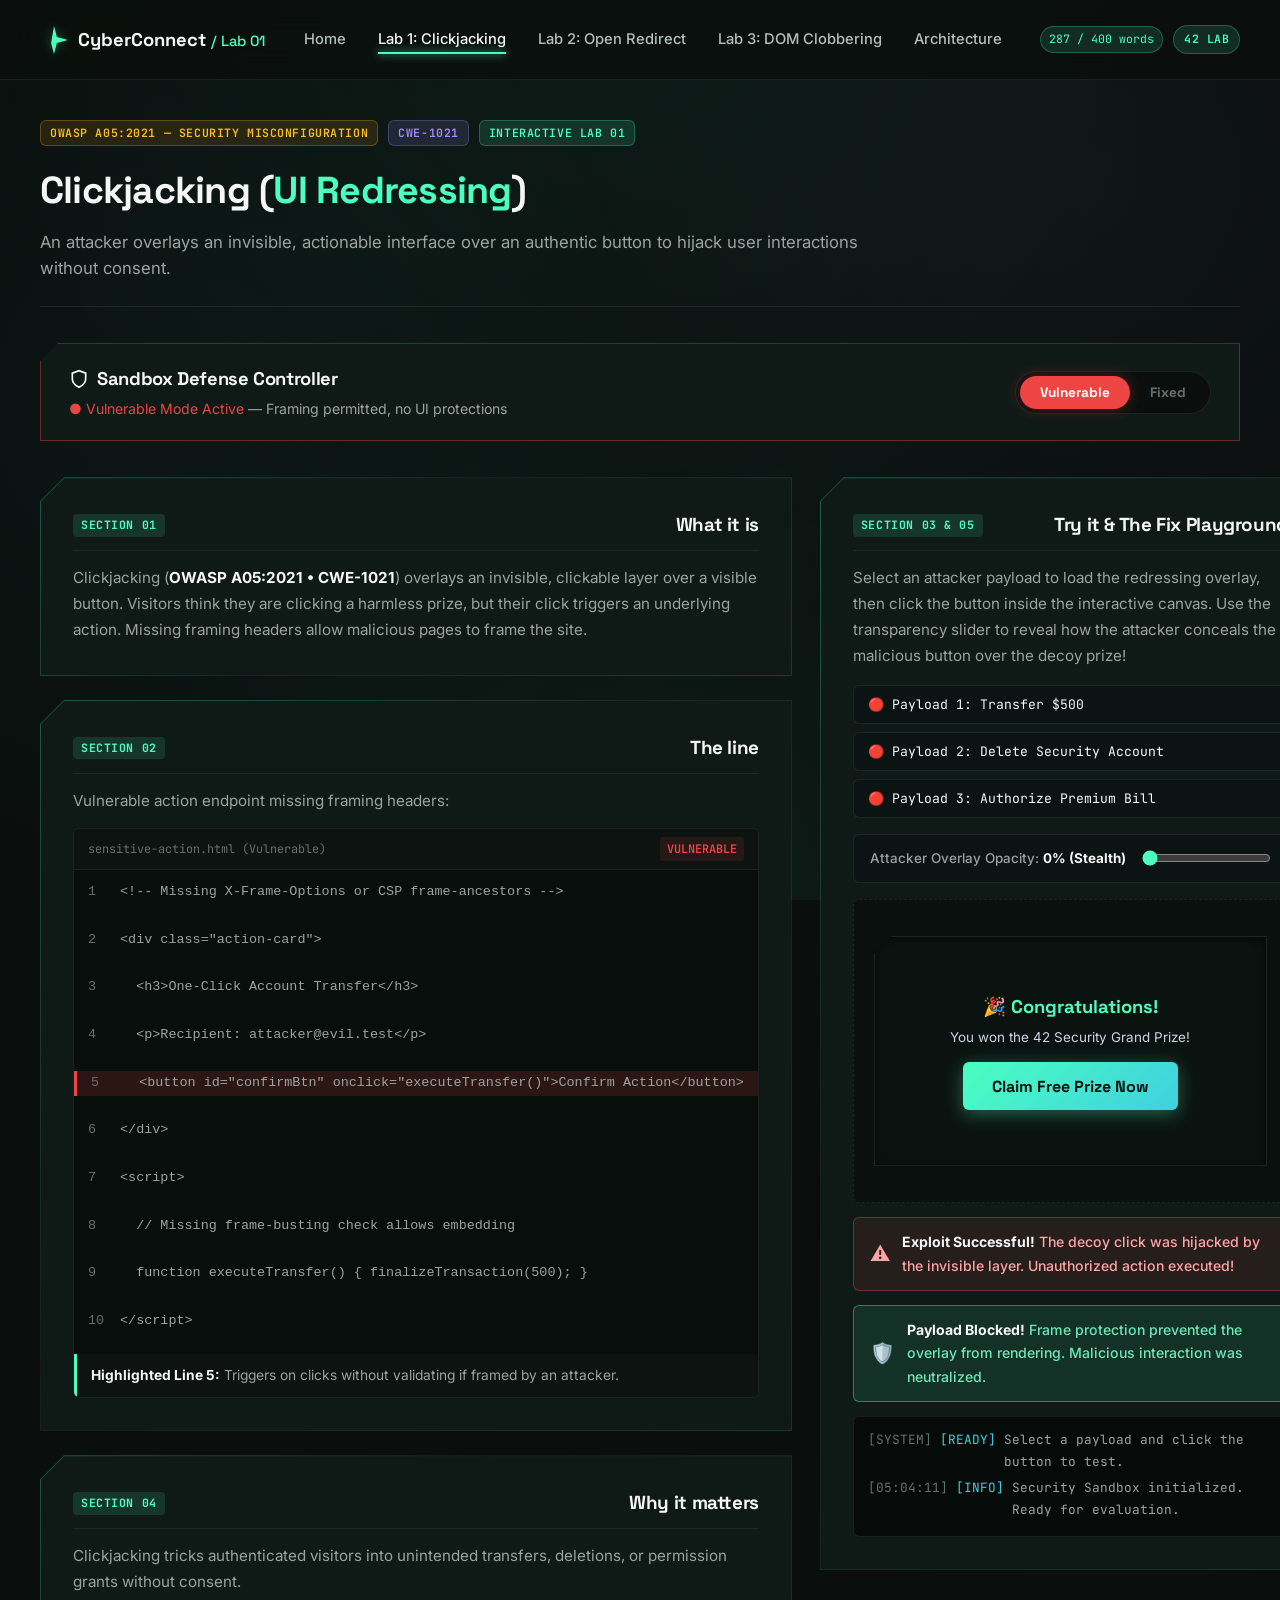
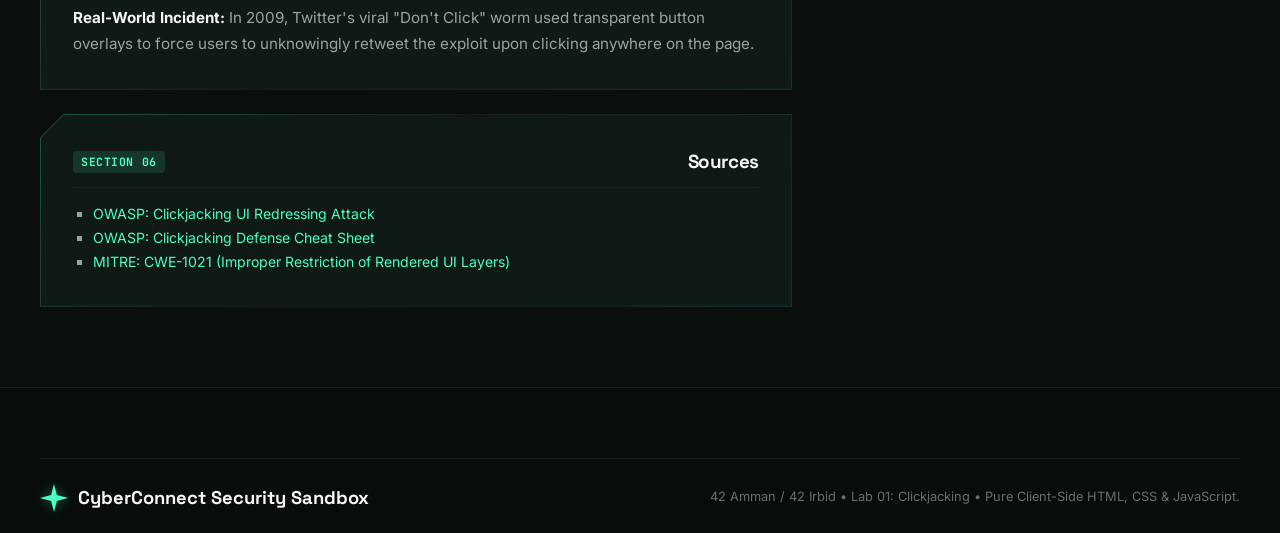
==== lab1.html @ 99a8257e "Add files via upload" ====
<!DOCTYPE html>
<html lang="en">
<head>
  <meta charset="UTF-8">
  <meta name="viewport" content="width=device-width, initial-scale=1.0">
  <title>Lab 1: Clickjacking (UI Redressing) | CyberConnect Sandbox</title>
  <link rel="stylesheet" href="assets/css/style.css">
  <link rel="stylesheet" href="assets/css/lab1.css">
</head>
<body>

  <!-- ========================================================================
       HEADER / NAVIGATION BAR
       ======================================================================== -->
  <header class="header-nav">
    <div class="nav-container">
      <a href="index.html" class="nav-brand">
        <div class="brand-icon-star">
          <svg viewBox="0 0 24 24" fill="none"><path d="M12 0L14.5 9.5L24 12L14.5 14.5L12 24L9.5 14.5L12 0Z" fill="#4AFFC0"/></svg>
        </div>
        <span>CyberConnect <span class="mint-text" style="font-size: 0.8em; font-weight: 500;">/ Lab 01</span></span>
      </a>

      <nav>
        <ul class="nav-links">
          <li><a href="index.html" class="nav-link">Home</a></li>
          <li><a href="lab1.html" class="nav-link active">Lab 1: Clickjacking</a></li>
          <li><a href="lab2.html" class="nav-link">Lab 2: Open Redirect</a></li>
          <li><a href="lab3.html" class="nav-link">Lab 3: DOM Clobbering</a></li>
          <li><a href="index.html#specs" class="nav-link">Architecture</a></li>
        </ul>
      </nav>

      <div class="nav-socials">
        <span id="lab-word-counter" class="word-counter-badge">Calculating words...</span>
        <span class="badge-network">42 LAB</span>
      </div>
    </div>
  </header>

  <!-- ========================================================================
       MAIN LAB WORKSPACE
       ======================================================================== -->
  <main class="lab-main-wrapper">

    <!-- Page Hero -->
    <section class="lab-hero">
      <div class="lab-meta-tags">
        <span class="tag-badge tag-owasp">OWASP A05:2021 — Security Misconfiguration</span>
        <span class="tag-badge tag-cwe">CWE-1021</span>
        <span class="tag-badge tag-lab">Interactive Lab 01</span>
      </div>
      <h1 class="lab-title">Clickjacking (<span class="mint-text">UI Redressing</span>)</h1>
      <p class="lab-subtitle">
        An attacker overlays an invisible, actionable interface over an authentic button to hijack user interactions without consent.
      </p>
    </section>

    <!-- Master Vulnerable / Fixed Toggle Switch -->
    <section id="mode-toggle-wrapper" class="toggle-wrapper mode-vulnerable">
      <div class="toggle-info">
        <h3>
          <svg width="20" height="20" viewBox="0 0 24 24" fill="none" stroke="currentColor" stroke-width="2"><path d="M12 22s8-4 8-10V5l-8-3-8 3v7c0 6 8 10 8 10z"/></svg>
          <span>Sandbox Defense Controller</span>
        </h3>
        <p id="mode-status-text"><span style="color: var(--vuln-color);">● Vulnerable Mode Active</span> — Framing permitted, no UI protections</p>
      </div>
      <div class="toggle-btn-group">
        <button id="toggle-btn-vuln" class="toggle-pill pill-vuln active" type="button">Vulnerable</button>
        <button id="toggle-btn-fixed" class="toggle-pill pill-fixed" type="button">Fixed</button>
      </div>
    </section>

    <!-- Two-Column Lab Grid -->
    <div class="lab-grid-split">

      <!-- LEFT COLUMN: What it is, The line, Why it matters, Sources -->
      <div style="display: flex; flex-direction: column; gap: 24px;">

        <!-- 1. What it is -->
        <article class="chamfer-card">
          <div class="chamfer-card-inner">
            <div class="section-header-hud">
              <span class="section-badge-hud">SECTION 01</span>
              <h2 class="section-title-hud">What it is</h2>
            </div>
            <div class="section-content">
              <p>
                Clickjacking (<strong>OWASP A05:2021 &bull; CWE-1021</strong>) overlays an invisible, clickable layer over a visible button. Visitors think they are clicking a harmless prize, but their click triggers an underlying action. Missing framing headers allow malicious pages to frame the site.
              </p>
            </div>
          </div>
        </article>

        <!-- 2. The line -->
        <article class="chamfer-card">
          <div class="chamfer-card-inner">
            <div class="section-header-hud">
              <span class="section-badge-hud">SECTION 02</span>
              <h2 class="section-title-hud">The line</h2>
            </div>
            <div class="section-content">
              <p>
                Vulnerable action endpoint missing framing headers:
              </p>

              <!-- Vulnerable Code View -->
              <div id="code-section-vuln" class="code-container">
                <div class="code-header">
                  <span>sensitive-action.html (Vulnerable)</span>
                  <span class="code-badge-vuln">VULNERABLE</span>
                </div>
                <pre class="code-pre"><code><span class="code-line"><span class="line-num">1</span>&lt;!-- Missing X-Frame-Options or CSP frame-ancestors --&gt;</span>
<span class="code-line"><span class="line-num">2</span>&lt;div class="action-card"&gt;</span>
<span class="code-line"><span class="line-num">3</span>  &lt;h3&gt;One-Click Account Transfer&lt;/h3&gt;</span>
<span class="code-line"><span class="line-num">4</span>  &lt;p&gt;Recipient: attacker@evil.test&lt;/p&gt;</span>
<span class="code-line line-vuln"><span class="line-num">5</span>  &lt;button id="confirmBtn" onclick="executeTransfer()"&gt;Confirm Action&lt;/button&gt;</span>
<span class="code-line"><span class="line-num">6</span>&lt;/div&gt;</span>
<span class="code-line"><span class="line-num">7</span>&lt;script&gt;</span>
<span class="code-line"><span class="line-num">8</span>  // Missing frame-busting check allows embedding</span>
<span class="code-line"><span class="line-num">9</span>  function executeTransfer() { finalizeTransaction(500); }</span>
<span class="code-line"><span class="line-num">10</span>&lt;/script&gt;</span></code></pre>
                <div class="code-explanation">
                  <strong>Highlighted Line 5:</strong> Triggers on clicks without validating if framed by an attacker.
                </div>
              </div>

              <!-- Fixed Hardened Code View -->
              <div id="code-section-fixed" class="code-container" style="display: none;">
                <div class="code-header">
                  <span>sensitive-action.html (Hardened)</span>
                  <span class="code-badge-fixed">DEFENSE ENFORCED</span>
                </div>
                <pre class="code-pre"><code><span class="code-line"><span class="line-num">1</span>&lt;!-- Modern Server Defense: CSP frame-ancestors 'none' --&gt;</span>
<span class="code-line"><span class="line-num">2</span>&lt;script&gt;</span>
<span class="code-line line-fixed"><span class="line-num">3</span>  if (window.top !== window.self) {</span>
<span class="code-line line-fixed"><span class="line-num">4</span>    window.top.location = window.self.location; // Frame-busting guard</span>
<span class="code-line line-fixed"><span class="line-num">5</span>    document.body.style.display = "none";       // Deny rendering in frames</span>
<span class="code-line"><span class="line-num">6</span>  }</span>
<span class="code-line"><span class="line-num">7</span>  function executeTransfer() {</span>
<span class="code-line"><span class="line-num">8</span>    if (window.top !== window.self) throw new Error("Framing prohibited");</span>
<span class="code-line"><span class="line-num">9</span>    finalizeTransaction(500);</span>
<span class="code-line"><span class="line-num">10</span>  }</span>
<span class="code-line"><span class="line-num">11</span>&lt;/script&gt;</span></code></pre>
                <div class="code-explanation">
                  <strong>Highlighted Lines 3–5:</strong> Frame-buster confirms top-level context, denying nested iframe clicks.
                </div>
              </div>

            </div>
          </div>
        </article>

        <!-- 4. Why it matters -->
        <article class="chamfer-card">
          <div class="chamfer-card-inner">
            <div class="section-header-hud">
              <span class="section-badge-hud">SECTION 04</span>
              <h2 class="section-title-hud">Why it matters</h2>
            </div>
            <div class="section-content">
              <p>
                Clickjacking tricks authenticated visitors into unintended transfers, deletions, or permission grants without consent.
              </p>
              <p>
                <strong>Real-World Incident:</strong> In 2009, Twitter's viral "Don't Click" worm used transparent button overlays to force users to unknowingly retweet the exploit upon clicking anywhere on the page.
              </p>
            </div>
          </div>
        </article>

        <!-- 6. Sources -->
        <article class="chamfer-card">
          <div class="chamfer-card-inner">
            <div class="section-header-hud">
              <span class="section-badge-hud">SECTION 06</span>
              <h2 class="section-title-hud">Sources</h2>
            </div>
            <div class="section-content">
              <ul style="list-style-type: square; margin-left: 1.25rem; font-size: 0.88rem;">
                <li><a href="https://owasp.org/www-community/attacks/Clickjacking" target="_blank" rel="noopener">OWASP: Clickjacking UI Redressing Attack</a></li>
                <li><a href="https://cheatsheetseries.owasp.org/cheatsheets/Clickjacking_Defense_Cheat_Sheet.html" target="_blank" rel="noopener">OWASP: Clickjacking Defense Cheat Sheet</a></li>
                <li><a href="https://cwe.mitre.org/data/definitions/1021.html" target="_blank" rel="noopener">MITRE: CWE-1021 (Improper Restriction of Rendered UI Layers)</a></li>
              </ul>
            </div>
          </div>
        </article>

      </div>

      <!-- RIGHT COLUMN: 3. Try it & 5. The fix simulation -->
      <div style="display: flex; flex-direction: column; gap: 24px;">

        <article class="chamfer-card">
          <div class="chamfer-card-inner">
            <div class="section-header-hud">
              <span class="section-badge-hud">SECTION 03 &amp; 05</span>
              <h2 class="section-title-hud">Try it &amp; The Fix Playground</h2>
            </div>
            <div class="section-content">
              <p>
                Select an attacker payload to load the redressing overlay, then click the button inside the interactive canvas. Use the transparency slider to reveal how the attacker conceals the malicious button over the decoy prize!
              </p>

              <!-- Payload Selection Buttons -->
              <div class="payload-controls">
                <button class="btn-payload" type="button" onclick="loadPayload('transfer')">
                  <span>🔴 Payload 1: Transfer $500</span>
                </button>
                <button class="btn-payload" type="button" onclick="loadPayload('delete')">
                  <span>🔴 Payload 2: Delete Security Account</span>
                </button>
                <button class="btn-payload" type="button" onclick="loadPayload('subscribe')">
                  <span>🔴 Payload 3: Authorize Premium Bill</span>
                </button>
              </div>

              <!-- Transparency Slider -->
              <div class="slider-control">
                <label for="opacitySlider">Attacker Overlay Opacity: <strong id="opacityVal" class="mint-text">0% (Stealth)</strong></label>
                <input type="range" id="opacitySlider" min="0" max="100" value="0" oninput="updateOpacity(this.value)">
              </div>

              <!-- Simulation Stage -->
              <div id="sim-stage" class="sim-stage">
                
                <!-- Decoy Layer (What the user thinks they see) -->
                <div class="decoy-container">
                  <div class="decoy-layer">
                    <div style="font-size: 1.15rem; font-weight: 800; color: #4AFFC0; font-family: var(--font-heading);">🎉 Congratulations!</div>
                    <div style="font-size: 0.84rem; color: #cbd5e1; margin-top: 0.2rem;">You won the 42 Security Grand Prize!</div>
                    <button class="decoy-btn" id="decoyBtn" type="button">Claim Free Prize Now</button>
                  </div>

                  <!-- Malicious Layer (Positioned directly over the decoy button) -->
                  <div id="maliciousLayer" class="malicious-layer" style="opacity: 0;">
                    <div style="font-size: 0.74rem; font-family: var(--font-mono); color: #fca5a5; font-weight: 700; margin-bottom: 0.2rem;">
                      [ATTACKER IFRAME OVERLAY]
                    </div>
                    <button id="hiddenActionBtn" class="hidden-action-btn" type="button" onclick="triggerMaliciousAction()">
                      Transfer $500 Now
                    </button>
                  </div>

                  <!-- Hardened Blocked Shield (Visible when Fixed mode is active) -->
                  <div id="blockedOverlay" class="blocked-overlay">
                    <div class="blocked-badge">CSP: FRAME-ANCESTORS 'NONE'</div>
                    <div style="font-weight: 700; color: #4AFFC0; font-size: 1.1rem; margin-bottom: 0.25rem;">
                      Framing Blocked by Browser
                    </div>
                    <p style="font-size: 0.82rem; color: #94a3b8; max-width: 320px;">
                      Frame-busting guard and CSP restriction prevented this resource from rendering inside an unauthorized iframe.
                    </p>
                  </div>
                </div>

              </div>

              <!-- Status Alert Banners -->
              <div id="banner-vuln" class="status-banner banner-vuln">
                <span style="font-size: 1.25rem;">⚠️</span>
                <div>
                  <strong>Exploit Successful!</strong> The decoy click was hijacked by the invisible layer. Unauthorized action executed!
                </div>
              </div>

              <div id="banner-fixed" class="status-banner banner-fixed">
                <span style="font-size: 1.25rem;">🛡️</span>
                <div>
                  <strong>Payload Blocked!</strong> Frame protection prevented the overlay from rendering. Malicious interaction was neutralized.
                </div>
              </div>

              <!-- Console Audit Log -->
              <div class="console-log" id="console-log">
                <div class="log-entry">
                  <span class="log-time">[SYSTEM]</span>
                  <span class="log-msg-info">[READY]</span>
                  <span>Select a payload and click the button to test.</span>
                </div>
              </div>

            </div>
          </div>
        </article>

      </div>

    </div>

  </main>

  <!-- ========================================================================
       FOOTER
       ======================================================================== -->
  <footer class="footer-cyber">
    <div class="container-cyber">
      <div class="footer-bottom-bar">
        <a href="index.html" class="nav-brand">
          <div class="brand-icon-star">
            <svg viewBox="0 0 24 24" fill="none"><path d="M12 0L14.5 9.5L24 12L14.5 14.5L12 24L9.5 14.5L0 12L9.5 9.5L12 0Z" fill="#4AFFC0"/></svg>
          </div>
          <span>CyberConnect Security Sandbox</span>
        </a>
        <p class="footer-copyright">
          42 Amman / 42 Irbid &bull; Lab 01: Clickjacking &bull; Pure Client-Side HTML, CSS &amp; JavaScript.
        </p>
      </div>
    </div>
  </footer>

  <script src="assets/js/main.js"></script>
  <script src="assets/js/lab1.js"></script>
</body>
</html>
---- assets/css/style.css ----
/* ==========================================================================
   CYBERCONNECT-STYLE WEB3 DARK THEME DESIGN SYSTEM
   Interactive Web Security Sandbox • 42 Amman & Irbid
   ========================================================================== */

@import url('https://fonts.googleapis.com/css2?family=Inter:wght@400;500;600;700&family=JetBrains+Mono:wght@400;500;600;700&family=Space+Grotesk:wght@500;600;700;800&display=swap');

:root {
  /* Core Palette */
  --bg-primary: #0A0F0D;
  --bg-primary-tint: #0B110F;
  --bg-card: #0F1A17;
  --bg-card-inner: #0C1513;
  --bg-input: #08100E;
  
  /* Brand Accents */
  --accent-mint: #4AFFC0;
  --accent-mint-hover: #3EE8AE;
  --accent-mint-dim: rgba(74, 255, 192, 0.12);
  --accent-mint-border: rgba(74, 255, 192, 0.25);
  --accent-mint-glow: rgba(74, 255, 192, 0.35);
  
  /* Secondary Accents */
  --accent-purple: #8B7FEC;
  --accent-purple-glow: rgba(139, 127, 236, 0.25);
  --accent-cyan: #3FD0E0;
  --accent-cyan-glow: rgba(63, 208, 224, 0.25);
  
  /* Typography Colors */
  --text-heading: #F5F7F6;
  --text-body: #9BA3A0;
  --text-dim: #65706C;
  --text-dark-btn: #06110D;
  
  /* Hairline Borders & Dividers */
  --border-hairline: rgba(255, 255, 255, 0.08);
  --border-subtle: rgba(255, 255, 255, 0.06);
  --border-mint-glow: rgba(74, 255, 192, 0.3);
  
  /* State Colors for Labs */
  --vuln-color: #EF4444;
  --vuln-glow: rgba(239, 68, 68, 0.3);
  --vuln-bg: rgba(239, 68, 68, 0.1);
  --vuln-border: rgba(239, 68, 68, 0.4);
  
  --fixed-color: #4AFFC0;
  --fixed-glow: rgba(74, 255, 192, 0.3);
  --fixed-bg: rgba(74, 255, 192, 0.1);
  --fixed-border: rgba(74, 255, 192, 0.4);

  /* Fonts */
  --font-heading: 'Space Grotesk', -apple-system, sans-serif;
  --font-body: 'Inter', -apple-system, sans-serif;
  --font-mono: 'JetBrains Mono', 'Fira Code', monospace;
  
  /* Spacing & Transitions */
  --max-width: 1280px;
  --radius-sm: 6px;
  --radius-md: 10px;
  --radius-lg: 14px;
  --transition: all 0.25s cubic-bezier(0.16, 1, 0.3, 1);
}

/* Reset & Global */
*, *::before, *::after {
  box-sizing: border-box;
  margin: 0;
  padding: 0;
}

html {
  scroll-behavior: smooth;
}

body {
  background-color: var(--bg-primary);
  color: var(--text-body);
  font-family: var(--font-body);
  font-size: 15px;
  line-height: 1.6;
  min-height: 100vh;
  display: flex;
  flex-direction: column;
  background-image: 
    radial-gradient(circle at 50% 0%, rgba(74, 255, 192, 0.05) 0%, transparent 60%),
    radial-gradient(circle at 85% 20%, rgba(139, 127, 236, 0.04) 0%, transparent 40%),
    radial-gradient(circle at 15% 45%, rgba(63, 208, 224, 0.04) 0%, transparent 40%),
    radial-gradient(circle at 50% 100%, rgba(74, 255, 192, 0.06) 0%, transparent 50%);
  background-attachment: fixed;
  overflow-x: hidden;
}

/* Typography Helpers */
h1, h2, h3, h4, h5, h6 {
  font-family: var(--font-heading);
  color: var(--text-heading);
  font-weight: 700;
  letter-spacing: -0.02em;
}

a {
  color: var(--accent-mint);
  text-decoration: none;
  transition: var(--transition);
}

a:hover {
  color: var(--accent-mint-hover);
  text-shadow: 0 0 10px var(--accent-mint-glow);
}

.mint-text {
  color: var(--accent-mint);
}

.mint-gradient-text {
  background: linear-gradient(135deg, #ffffff 10%, #4AFFC0 100%);
  -webkit-background-clip: text;
  -webkit-text-fill-color: transparent;
}

.inline-link {
  color: var(--accent-mint);
  text-decoration: underline;
  text-underline-offset: 4px;
  font-weight: 500;
  transition: var(--transition);
}

.inline-link:hover {
  color: #fff;
  text-shadow: 0 0 8px var(--accent-mint-glow);
}

/* ==========================================================================
   SIGNATURE CHAMFERED (CUT-CORNER) CARDS
   ========================================================================== */
.chamfer-card {
  position: relative;
  background: linear-gradient(135deg, rgba(74, 255, 192, 0.3) 0%, rgba(255, 255, 255, 0.06) 45%, rgba(63, 208, 224, 0.2) 100%);
  padding: 1px;
  clip-path: polygon(24px 0, 100% 0, 100% 100%, 0 100%, 0 24px);
  transition: transform 0.3s ease, filter 0.3s ease, background 0.3s ease;
}

.chamfer-card:hover {
  transform: translateY(-4px);
  background: linear-gradient(135deg, rgba(74, 255, 192, 0.7) 0%, rgba(63, 208, 224, 0.45) 50%, rgba(139, 127, 236, 0.35) 100%);
  filter: drop-shadow(0 12px 28px rgba(74, 255, 192, 0.12));
}

.chamfer-card-inner {
  background: var(--bg-card);
  padding: 32px;
  height: 100%;
  clip-path: polygon(23px 0, 100% 0, 100% 100%, 0 100%, 0 23px);
  display: flex;
  flex-direction: column;
}

/* Small Chamfer for compact cards/pills */
.chamfer-card-sm {
  clip-path: polygon(14px 0, 100% 0, 100% 100%, 0 100%, 0 14px);
}

.chamfer-card-sm .chamfer-card-inner {
  clip-path: polygon(13px 0, 100% 0, 100% 100%, 0 100%, 0 13px);
  padding: 24px;
}

/* ==========================================================================
   BUTTONS & CTAs
   ========================================================================== */
.btn-mint-primary {
  display: inline-flex;
  align-items: center;
  justify-content: center;
  gap: 8px;
  background: var(--accent-mint);
  color: var(--text-dark-btn) !important;
  font-family: var(--font-heading);
  font-weight: 700;
  font-size: 0.92rem;
  padding: 13px 26px;
  border-radius: var(--radius-sm);
  border: none;
  cursor: pointer;
  transition: var(--transition);
  text-decoration: none !important;
}

.btn-mint-primary:hover {
  background: var(--accent-mint-hover);
  box-shadow: 0 0 24px var(--accent-mint-glow), 0 4px 12px rgba(0,0,0,0.4);
  transform: scale(1.03);
}

.btn-outline-secondary {
  display: inline-flex;
  align-items: center;
  justify-content: center;
  gap: 8px;
  background: rgba(15, 26, 23, 0.6);
  color: var(--text-heading) !important;
  font-family: var(--font-heading);
  font-weight: 600;
  font-size: 0.92rem;
  padding: 13px 26px;
  border-radius: var(--radius-sm);
  border: 1px solid var(--border-mint-glow);
  cursor: pointer;
  transition: var(--transition);
  text-decoration: none !important;
  backdrop-filter: blur(8px);
}

.btn-outline-secondary:hover {
  border-color: var(--accent-mint);
  color: var(--accent-mint) !important;
  box-shadow: 0 0 20px rgba(74, 255, 192, 0.15);
  transform: translateY(-1px);
}

.btn-pill {
  border-radius: 999px;
  padding: 8px 18px;
  font-size: 0.82rem;
}

/* ==========================================================================
   HEADER / NAVIGATION BAR
   ========================================================================== */
.header-nav {
  position: sticky;
  top: 0;
  z-index: 1000;
  background: rgba(10, 15, 13, 0.82);
  backdrop-filter: blur(16px);
  -webkit-backdrop-filter: blur(16px);
  border-bottom: 1px solid var(--border-hairline);
  padding: 0 40px;
  height: 80px;
  display: flex;
  align-items: center;
}

.nav-container {
  width: 100%;
  max-width: var(--max-width);
  margin: 0 auto;
  display: flex;
  align-items: center;
  justify-content: space-between;
}

.nav-brand {
  display: flex;
  align-items: center;
  gap: 10px;
  color: var(--text-heading) !important;
  font-family: var(--font-heading);
  font-size: 1.15rem;
  font-weight: 700;
  text-decoration: none !important;
}

.brand-icon-star {
  width: 28px;
  height: 28px;
  display: flex;
  align-items: center;
  justify-content: center;
}

.brand-icon-star svg {
  width: 100%;
  height: 100%;
  filter: drop-shadow(0 0 6px var(--accent-mint-glow));
}

.nav-links {
  display: flex;
  align-items: center;
  gap: 32px;
  list-style: none;
}

.nav-link {
  color: #B5BFBC !important;
  font-size: 0.92rem;
  font-weight: 500;
  text-decoration: none !important;
  transition: var(--transition);
  position: relative;
  padding: 6px 0;
}

.nav-link:hover, .nav-link.active {
  color: var(--text-heading) !important;
}

.nav-link.active::after, .nav-link:hover::after {
  content: '';
  position: absolute;
  bottom: 0;
  left: 0;
  width: 100%;
  height: 2px;
  background: var(--accent-mint);
  box-shadow: 0 0 8px var(--accent-mint);
}

.nav-socials {
  display: flex;
  align-items: center;
  gap: 10px;
}

.social-circle-btn {
  width: 32px;
  height: 32px;
  border-radius: 50%;
  border: 1px solid var(--border-hairline);
  background: rgba(255, 255, 255, 0.02);
  color: #9BA3A0;
  display: flex;
  align-items: center;
  justify-content: center;
  transition: var(--transition);
}

.social-circle-btn svg {
  width: 14px;
  height: 14px;
  fill: currentColor;
}

.social-circle-btn:hover {
  border-color: var(--accent-mint);
  color: var(--accent-mint);
  box-shadow: 0 0 10px var(--accent-mint-glow);
  transform: translateY(-1px);
}

.badge-network {
  font-family: var(--font-mono);
  font-size: 0.72rem;
  padding: 4px 10px;
  background: var(--accent-mint-dim);
  border: 1px solid var(--accent-mint-border);
  color: var(--accent-mint);
  border-radius: 999px;
  font-weight: 600;
  letter-spacing: 0.04em;
}

/* ==========================================================================
   HERO SECTION
   ========================================================================== */
.hero-cyber {
  padding: 100px 0 80px;
  position: relative;
}

.hero-cyber-grid {
  display: grid;
  grid-template-columns: 1.15fr 0.85fr;
  align-items: center;
  gap: 40px;
}

.hero-content {
  max-width: 600px;
}

.hero-badge-row {
  display: flex;
  align-items: center;
  gap: 12px;
  margin-bottom: 24px;
}

.hero-cyber h1 {
  font-size: 3.25rem;
  line-height: 1.15;
  margin-bottom: 20px;
  letter-spacing: -0.03em;
}

.hero-lead-text {
  font-size: 1.05rem;
  color: var(--text-body);
  line-height: 1.65;
  margin-bottom: 32px;
  max-width: 480px;
}

.hero-cta-group {
  display: flex;
  align-items: center;
  gap: 16px;
  flex-wrap: wrap;
}

/* Hero 3D Isometric Scene Illustration */
.hero-illustration {
  position: relative;
  display: flex;
  justify-content: center;
  align-items: center;
}

.isometric-scene {
  width: 100%;
  max-width: 520px;
  height: auto;
  filter: drop-shadow(0 20px 40px rgba(10, 15, 13, 0.8));
  animation: floatBob 6s ease-in-out infinite;
}

@keyframes floatBob {
  0%, 100% {
    transform: translateY(0);
  }
  50% {
    transform: translateY(-10px);
  }
}

@keyframes pulseGlow {
  0%, 100% {
    opacity: 0.6;
  }
  50% {
    opacity: 1;
    filter: drop-shadow(0 0 8px var(--accent-cyan));
  }
}

.glow-line {
  animation: pulseGlow 3s ease-in-out infinite;
}

/* ==========================================================================
   SECTION WRAPPER & RHYTHM
   ========================================================================== */
.section-cyber {
  padding: 100px 0;
  position: relative;
}

.container-cyber {
  max-width: var(--max-width);
  margin: 0 auto;
  padding: 0 40px;
}

.section-header-centered {
  text-align: center;
  margin-bottom: 56px;
}

.section-header-centered h2 {
  font-size: 2.25rem;
  margin-bottom: 14px;
}

.section-header-centered p {
  color: var(--text-body);
  font-size: 1.05rem;
  max-width: 720px;
  margin: 0 auto;
  line-height: 1.6;
}

/* ==========================================================================
   FEATURE CARDS GRID (2x2)
   ========================================================================== */
.grid-2x2 {
  display: grid;
  grid-template-columns: repeat(2, 1fr);
  gap: 32px;
}

.icon-tile-3d {
  width: 60px;
  height: 60px;
  border-radius: 14px;
  background: linear-gradient(135deg, rgba(63, 208, 224, 0.15) 0%, rgba(139, 127, 236, 0.2) 100%);
  border: 1px solid rgba(255, 255, 255, 0.15);
  box-shadow: inset 0 1px 1px rgba(255, 255, 255, 0.3), 0 8px 20px rgba(0, 0, 0, 0.4), 0 0 15px rgba(63, 208, 224, 0.15);
  display: flex;
  align-items: center;
  justify-content: center;
  margin-bottom: 22px;
  transition: var(--transition);
}

.chamfer-card:hover .icon-tile-3d {
  transform: scale(1.08) rotate(-2deg);
  box-shadow: inset 0 1px 2px rgba(255, 255, 255, 0.5), 0 10px 25px rgba(74, 255, 192, 0.25);
}

.card-title-cyber {
  font-size: 1.35rem;
  color: var(--text-heading);
  margin-bottom: 12px;
  font-weight: 700;
}

.card-desc-cyber {
  color: var(--text-body);
  font-size: 0.94rem;
  line-height: 1.65;
  margin-bottom: 20px;
  flex: 1;
}

.card-action-link {
  font-family: var(--font-heading);
  font-weight: 600;
  font-size: 0.88rem;
  color: var(--accent-mint);
  display: inline-flex;
  align-items: center;
  gap: 6px;
  margin-top: auto;
}

.card-action-link:hover {
  gap: 10px;
}

/* ==========================================================================
   GOVERNANCE / DEFENSE CORE SECTION (3-COLUMN GRID)
   ========================================================================== */
.section-governance-header {
  display: grid;
  grid-template-columns: 1fr 1fr;
  align-items: center;
  gap: 40px;
  margin-bottom: 48px;
}

.section-governance-header h2 {
  font-size: 2.15rem;
  line-height: 1.25;
}

.section-governance-header p {
  color: var(--text-body);
  font-size: 1rem;
  line-height: 1.65;
}

.grid-3col {
  display: grid;
  grid-template-columns: repeat(3, 1fr);
  gap: 28px;
}

/* ==========================================================================
   SECONDARY ASYMMETRIC GRID (CYBER LETTERS / BULLETINS)
   ========================================================================== */
.asymmetric-grid {
  display: flex;
  flex-direction: column;
  gap: 24px;
}

.asymmetric-row-1 {
  display: grid;
  grid-template-columns: 1.4fr 0.9fr;
  gap: 24px;
}

.asymmetric-row-2 {
  display: grid;
  grid-template-columns: 1fr 1fr;
  gap: 24px;
}

.centered-cta-card {
  display: flex;
  flex-direction: column;
  align-items: center;
  justify-content: center;
  text-align: center;
  height: 100%;
}

/* ==========================================================================
   TRUSTED BY SECTION (OFFSET MOSAIC GRID)
   ========================================================================== */
.trusted-grid {
  display: grid;
  grid-template-columns: 1fr 1.1fr;
  align-items: center;
  gap: 50px;
}

.trusted-content h2 {
  font-size: 2.4rem;
  margin-bottom: 16px;
}

.trusted-content p {
  color: var(--text-body);
  font-size: 1.05rem;
  line-height: 1.65;
  margin-bottom: 28px;
  max-width: 440px;
}

.mosaic-container {
  display: grid;
  grid-template-columns: repeat(6, 1fr);
  gap: 12px;
}

.mosaic-tile {
  aspect-ratio: 1;
  background: rgba(15, 26, 23, 0.7);
  border: 1px solid var(--border-hairline);
  border-radius: var(--radius-sm);
  display: flex;
  align-items: center;
  justify-content: center;
  transition: var(--transition);
  color: #7A8682;
}

.mosaic-tile:hover {
  background: rgba(74, 255, 192, 0.08);
  border-color: var(--accent-mint);
  color: var(--accent-mint);
  box-shadow: 0 0 16px var(--accent-mint-glow);
  transform: translateY(-2px);
}

.mosaic-row-offset {
  margin-left: 24px;
}

/* ==========================================================================
   BACKERS SECTION (6x3 STRICT GRID)
   ========================================================================== */
.backers-divider {
  display: flex;
  align-items: center;
  justify-content: center;
  margin: 32px 0 48px;
  position: relative;
}

.backers-divider::before, .backers-divider::after {
  content: '';
  flex: 1;
  height: 1px;
  background: var(--border-subtle);
}

.backers-divider-mark {
  width: 10px;
  height: 10px;
  background: var(--accent-mint);
  transform: rotate(45deg);
  margin: 0 16px;
  box-shadow: 0 0 10px var(--accent-mint);
}

.backers-grid {
  display: grid;
  grid-template-columns: repeat(6, 1fr);
  gap: 14px;
}

.backer-box {
  background: #0D1614;
  border: 1px solid var(--border-hairline);
  border-radius: var(--radius-sm);
  height: 64px;
  display: flex;
  align-items: center;
  justify-content: center;
  padding: 10px 16px;
  font-family: var(--font-heading);
  font-size: 0.82rem;
  font-weight: 600;
  color: #8C9792;
  transition: var(--transition);
  text-align: center;
}

.backer-box:hover {
  border-color: rgba(74, 255, 192, 0.3);
  color: var(--text-heading);
  background: #111D1A;
  box-shadow: 0 0 14px rgba(74, 255, 192, 0.1);
}

/* ==========================================================================
   CONTACT SECTION
   ========================================================================== */
.contact-section {
  text-align: center;
  padding: 110px 0;
  background: radial-gradient(ellipse at bottom, rgba(74, 255, 192, 0.08) 0%, transparent 70%);
}

.contact-section h2 {
  font-size: 2.2rem;
  margin-bottom: 12px;
}

.contact-section p {
  color: var(--text-body);
  font-size: 1rem;
  max-width: 500px;
  margin: 0 auto 32px;
}

/* ==========================================================================
   FOOTER (5-COLUMN WEB3 LAYOUT)
   ========================================================================== */
.footer-cyber {
  background: #080D0B;
  border-top: 1px solid var(--border-hairline);
  padding: 70px 0 30px;
  font-size: 0.88rem;
}

.footer-top-row {
  display: grid;
  grid-template-columns: 1.4fr 1fr 1fr 1fr 1.4fr;
  gap: 40px;
  margin-bottom: 48px;
}

.footer-brand p {
  color: var(--text-dim);
  font-size: 0.85rem;
  margin-top: 14px;
  line-height: 1.6;
  max-width: 260px;
}

.footer-col-title {
  font-family: var(--font-heading);
  color: var(--text-heading);
  font-size: 0.9rem;
  font-weight: 700;
  margin-bottom: 18px;
  letter-spacing: 0.02em;
}

.footer-links {
  list-style: none;
  display: flex;
  flex-direction: column;
  gap: 10px;
}

.footer-links a {
  color: var(--text-body);
  font-size: 0.85rem;
  transition: var(--transition);
}

.footer-links a:hover {
  color: var(--accent-mint);
  padding-left: 4px;
}

.newsletter-input-group {
  display: flex;
  background: var(--bg-input);
  border: 1px solid var(--border-hairline);
  border-radius: var(--radius-sm);
  padding: 4px;
  margin-top: 8px;
  transition: var(--transition);
}

.newsletter-input-group:focus-within {
  border-color: var(--accent-mint);
  box-shadow: 0 0 14px var(--accent-mint-dim);
}

.newsletter-input {
  background: transparent;
  border: none;
  color: var(--text-heading);
  font-family: var(--font-body);
  font-size: 0.85rem;
  padding: 8px 12px;
  flex: 1;
  outline: none;
}

.newsletter-input::placeholder {
  color: var(--text-dim);
}

.btn-newsletter {
  background: var(--accent-mint);
  color: var(--text-dark-btn);
  border: none;
  border-radius: 4px;
  padding: 8px 14px;
  font-family: var(--font-heading);
  font-weight: 700;
  font-size: 0.8rem;
  cursor: pointer;
  transition: var(--transition);
}

.btn-newsletter:hover {
  background: var(--accent-mint-hover);
}

.footer-bottom-bar {
  border-top: 1px solid var(--border-subtle);
  padding-top: 24px;
  display: flex;
  align-items: center;
  justify-content: space-between;
  flex-wrap: wrap;
  gap: 16px;
}

.footer-copyright {
  color: var(--text-dim);
  font-size: 0.8rem;
}

/* ==========================================================================
   LAB PAGES: HUD INTERACTIVE STYLING
   ========================================================================== */
.lab-main-wrapper {
  max-width: var(--max-width);
  margin: 0 auto;
  padding: 40px 40px 80px;
  width: 100%;
  flex: 1;
}

.lab-hero {
  margin-bottom: 36px;
  padding-bottom: 24px;
  border-bottom: 1px solid var(--border-hairline);
}

.lab-meta-tags {
  display: flex;
  flex-wrap: wrap;
  align-items: center;
  gap: 10px;
  margin-bottom: 14px;
}

.tag-badge {
  font-family: var(--font-mono);
  font-size: 0.72rem;
  text-transform: uppercase;
  font-weight: 600;
  padding: 3px 9px;
  border-radius: var(--radius-sm);
  letter-spacing: 0.05em;
}

.tag-owasp {
  background: rgba(245, 158, 11, 0.12);
  color: #fbbf24;
  border: 1px solid rgba(245, 158, 11, 0.3);
}

.tag-cwe {
  background: rgba(139, 127, 236, 0.15);
  color: #a78bfa;
  border: 1px solid rgba(139, 127, 236, 0.3);
}

.tag-lab {
  background: var(--accent-mint-dim);
  color: var(--accent-mint);
  border: 1px solid var(--accent-mint-border);
}

.lab-title {
  font-size: 2.35rem;
  font-weight: 800;
  margin-bottom: 8px;
}

.lab-subtitle {
  color: var(--text-body);
  font-size: 1.05rem;
  max-width: 820px;
}

/* Master Vulnerable/Fixed Toggle Switch */
.toggle-wrapper {
  background: var(--bg-card);
  border: 1px solid var(--border-hairline);
  clip-path: polygon(18px 0, 100% 0, 100% 100%, 0 100%, 0 18px);
  padding: 20px 28px;
  display: flex;
  align-items: center;
  justify-content: space-between;
  gap: 24px;
  margin-bottom: 36px;
  box-shadow: 0 6px 24px rgba(0, 0, 0, 0.4);
  transition: var(--transition);
}

.toggle-wrapper.mode-vulnerable {
  border-color: var(--vuln-border);
  box-shadow: 0 0 24px var(--vuln-glow);
}

.toggle-wrapper.mode-fixed {
  border-color: var(--fixed-border);
  box-shadow: 0 0 24px var(--fixed-glow);
}

.toggle-info h3 {
  font-size: 1.15rem;
  font-weight: 700;
  display: flex;
  align-items: center;
  gap: 8px;
}

.toggle-info p {
  font-size: 0.88rem;
  color: var(--text-body);
  margin-top: 4px;
}

.toggle-btn-group {
  display: inline-flex;
  background: var(--bg-primary);
  border: 1px solid var(--border-hairline);
  border-radius: 999px;
  padding: 4px;
}

.toggle-pill {
  cursor: pointer;
  border: none;
  background: transparent;
  color: var(--text-dim);
  font-family: var(--font-heading);
  font-weight: 700;
  font-size: 0.85rem;
  padding: 8px 20px;
  border-radius: 999px;
  transition: var(--transition);
}

.toggle-pill.active.pill-vuln {
  background: var(--vuln-color);
  color: #fff;
  box-shadow: 0 0 16px var(--vuln-glow);
}

.toggle-pill.active.pill-fixed {
  background: var(--accent-mint);
  color: var(--text-dark-btn);
  box-shadow: 0 0 16px var(--accent-mint-glow);
}

/* Lab Split Grid */
.lab-grid-split {
  display: grid;
  grid-template-columns: 1fr 1fr;
  align-items: start;
  gap: 28px;
}

.section-card-hud {
  margin-bottom: 24px;
}

.section-header-hud {
  display: flex;
  align-items: center;
  justify-content: space-between;
  margin-bottom: 14px;
  padding-bottom: 10px;
  border-bottom: 1px solid var(--border-subtle);
}

.section-badge-hud {
  font-family: var(--font-mono);
  font-size: 0.72rem;
  color: var(--accent-mint);
  font-weight: 700;
  background: var(--accent-mint-dim);
  padding: 2px 8px;
  border-radius: 4px;
  letter-spacing: 0.05em;
}

.section-title-hud {
  font-size: 1.18rem;
  color: var(--text-heading);
  font-weight: 700;
}

.section-content {
  color: var(--text-body);
  font-size: 0.95rem;
  line-height: 1.7;
}

.section-content p + p {
  margin-top: 10px;
}

.section-content strong {
  color: var(--text-heading);
}

/* Code Viewer */
.code-container {
  background: #080E0C;
  border: 1px solid var(--border-hairline);
  border-radius: var(--radius-sm);
  overflow: hidden;
  margin-top: 14px;
}

.code-header {
  background: rgba(255, 255, 255, 0.02);
  padding: 8px 14px;
  display: flex;
  justify-content: space-between;
  align-items: center;
  border-bottom: 1px solid var(--border-subtle);
  font-family: var(--font-mono);
  font-size: 0.74rem;
  color: var(--text-dim);
}

.code-badge-vuln {
  color: var(--vuln-color);
  background: var(--vuln-bg);
  padding: 2px 7px;
  border-radius: 3px;
  font-weight: 600;
}

.code-badge-fixed {
  color: var(--accent-mint);
  background: var(--accent-mint-dim);
  padding: 2px 7px;
  border-radius: 3px;
  font-weight: 600;
}

.code-pre {
  font-family: var(--font-mono);
  font-size: 0.84rem;
  line-height: 1.55;
  padding: 10px 0;
  overflow-x: auto;
}

.code-line {
  display: block;
  padding: 2px 14px;
  transition: background 0.15s ease;
}

.code-line .line-num {
  display: inline-block;
  width: 2rem;
  color: var(--text-dim);
  user-select: none;
}

.code-line.line-vuln {
  background: rgba(239, 68, 68, 0.15);
  border-left: 3px solid var(--vuln-color);
}

.code-line.line-fixed {
  background: rgba(74, 255, 192, 0.12);
  border-left: 3px solid var(--accent-mint);
}

.code-explanation {
  margin-top: 10px;
  padding: 10px 14px;
  background: rgba(255, 255, 255, 0.02);
  border-left: 3px solid var(--accent-mint);
  border-radius: 0 var(--radius-sm) var(--radius-sm) 0;
  font-size: 0.86rem;
  color: var(--text-body);
}

/* Payloads */
.payload-controls {
  display: flex;
  flex-direction: column;
  gap: 8px;
  margin: 16px 0;
}

.btn-payload {
  background: #0B1412;
  border: 1px solid var(--border-hairline);
  color: var(--text-heading);
  padding: 10px 14px;
  border-radius: var(--radius-sm);
  font-family: var(--font-mono);
  font-size: 0.82rem;
  cursor: pointer;
  transition: var(--transition);
  text-align: left;
}

.btn-payload:hover {
  background: #121F1B;
  border-color: var(--accent-mint);
  transform: translateX(3px);
  box-shadow: 0 0 14px rgba(74, 255, 192, 0.15);
}

/* Simulation Stages */
.sim-stage {
  background: #09100E;
  border: 1px dashed var(--border-hairline);
  border-radius: var(--radius-sm);
  min-height: 200px;
  padding: 20px;
  display: flex;
  flex-direction: column;
  justify-content: center;
  align-items: center;
  position: relative;
  overflow: hidden;
  transition: var(--transition);
}

.sim-stage.state-vuln-triggered {
  border-color: var(--vuln-color);
  background: radial-gradient(circle at center, rgba(239, 68, 68, 0.14) 0%, #09100E 80%);
}

.sim-stage.state-fixed-blocked {
  border-color: var(--accent-mint);
  background: radial-gradient(circle at center, rgba(74, 255, 192, 0.14) 0%, #09100E 80%);
}

/* Status Banners */
.status-banner {
  margin-top: 14px;
  padding: 12px 16px;
  border-radius: var(--radius-sm);
  font-size: 0.88rem;
  font-weight: 500;
  display: none;
  align-items: center;
  gap: 12px;
}

.status-banner.banner-vuln {
  display: flex;
  background: var(--vuln-bg);
  border: 1px solid var(--vuln-border);
  color: #fca5a5;
}

.status-banner.banner-fixed {
  display: flex;
  background: var(--fixed-bg);
  border: 1px solid var(--fixed-border);
  color: #6ee7b7;
}

/* Terminal Console */
.console-log {
  background: #060B09;
  border: 1px solid var(--border-hairline);
  border-radius: var(--radius-sm);
  padding: 12px 14px;
  font-family: var(--font-mono);
  font-size: 0.8rem;
  max-height: 140px;
  overflow-y: auto;
  margin-top: 14px;
}

.log-entry {
  display: flex;
  gap: 8px;
  margin-bottom: 4px;
}

.log-time {
  color: var(--text-dim);
}

.log-msg-vuln {
  color: #f87171;
}

.log-msg-fixed {
  color: var(--accent-mint);
}

.log-msg-info {
  color: var(--accent-cyan);
}

.word-counter-badge {
  font-family: var(--font-mono);
  font-size: 0.72rem;
  color: var(--accent-mint);
  border: 1px solid var(--accent-mint-border);
  padding: 3px 8px;
  border-radius: 999px;
  background: var(--accent-mint-dim);
}

/* Responsive */
@media (max-width: 992px) {
  .hero-cyber-grid, .trusted-grid, .section-governance-header, .lab-grid-split {
    grid-template-columns: 1fr;
  }
  .grid-2x2, .grid-3col, .asymmetric-row-1, .asymmetric-row-2 {
    grid-template-columns: 1fr;
  }
  .mosaic-container, .backers-grid {
    grid-template-columns: repeat(3, 1fr);
  }
  .footer-top-row {
    grid-template-columns: 1fr 1fr;
  }
  .nav-links {
    display: none;
  }
  .header-nav {
    padding: 0 20px;
  }
  .container-cyber, .lab-main-wrapper {
    padding: 0 20px;
  }
  .hero-cyber h1 {
    font-size: 2.4rem;
  }
}
---- assets/css/lab1.css ----
/* ==========================================================================
   Lab 1: Clickjacking (UI Redressing) - CyberConnect HUD Styles
   ========================================================================== */

.decoy-container {
  position: relative;
  width: 100%;
  max-width: 480px;
  height: 230px;
  margin: 1rem auto;
  border: 1px solid var(--border-hairline);
  clip-path: polygon(18px 0, 100% 0, 100% 100%, 0 100%, 0 18px);
  background: #0B1311;
  display: flex;
  flex-direction: column;
  align-items: center;
  justify-content: center;
  box-shadow: inset 0 2px 12px rgba(0, 0, 0, 0.6);
  overflow: hidden;
}

.decoy-layer {
  position: absolute;
  inset: 0;
  display: flex;
  flex-direction: column;
  align-items: center;
  justify-content: center;
  padding: 1.5rem;
  text-align: center;
  z-index: 1;
  pointer-events: auto;
}

.decoy-btn {
  background: linear-gradient(135deg, #4AFFC0 0%, #3FD0E0 100%);
  color: #06110D;
  font-family: var(--font-heading);
  font-weight: 800;
  font-size: 1rem;
  border: none;
  padding: 0.85rem 1.8rem;
  border-radius: var(--radius-sm);
  cursor: pointer;
  box-shadow: 0 4px 18px rgba(74, 255, 192, 0.35);
  margin-top: 0.85rem;
  transition: var(--transition);
}

.decoy-btn:hover {
  transform: scale(1.03);
  box-shadow: 0 6px 24px rgba(74, 255, 192, 0.5);
}

.malicious-layer {
  position: absolute;
  inset: 0;
  display: flex;
  flex-direction: column;
  align-items: center;
  justify-content: center;
  z-index: 2;
  transition: opacity 0.2s ease;
  background: rgba(239, 68, 68, 0.15);
  border: 2px dashed var(--vuln-color);
}

.hidden-action-btn {
  background: #dc2626;
  color: #fff;
  font-family: var(--font-heading);
  font-weight: 800;
  font-size: 1rem;
  border: 1px solid #ef4444;
  padding: 0.85rem 1.8rem;
  border-radius: var(--radius-sm);
  cursor: pointer;
  margin-top: 0.85rem;
  box-shadow: 0 0 20px rgba(239, 68, 68, 0.6);
  transition: var(--transition);
}

.hidden-action-btn:hover {
  transform: scale(1.02);
}

.blocked-overlay {
  position: absolute;
  inset: 0;
  background: rgba(10, 15, 13, 0.95);
  z-index: 10;
  display: none;
  flex-direction: column;
  align-items: center;
  justify-content: center;
  padding: 1.5rem;
  text-align: center;
  backdrop-filter: blur(8px);
}

.blocked-badge {
  font-family: var(--font-mono);
  color: var(--accent-mint);
  font-size: 0.8rem;
  background: var(--accent-mint-dim);
  border: 1px solid var(--accent-mint-border);
  padding: 0.3rem 0.8rem;
  border-radius: var(--radius-sm);
  margin-bottom: 0.5rem;
  letter-spacing: 0.05em;
  font-weight: 600;
}

.slider-control {
  display: flex;
  align-items: center;
  gap: 1rem;
  background: #0B1412;
  padding: 0.75rem 1rem;
  border-radius: var(--radius-sm);
  margin: 1rem 0;
  border: 1px solid var(--border-hairline);
}

.slider-control label {
  font-size: 0.84rem;
  color: var(--text-body);
  font-weight: 500;
  white-space: nowrap;
}

.slider-control input[type="range"] {
  flex: 1;
  cursor: pointer;
  accent-color: var(--accent-mint);
}
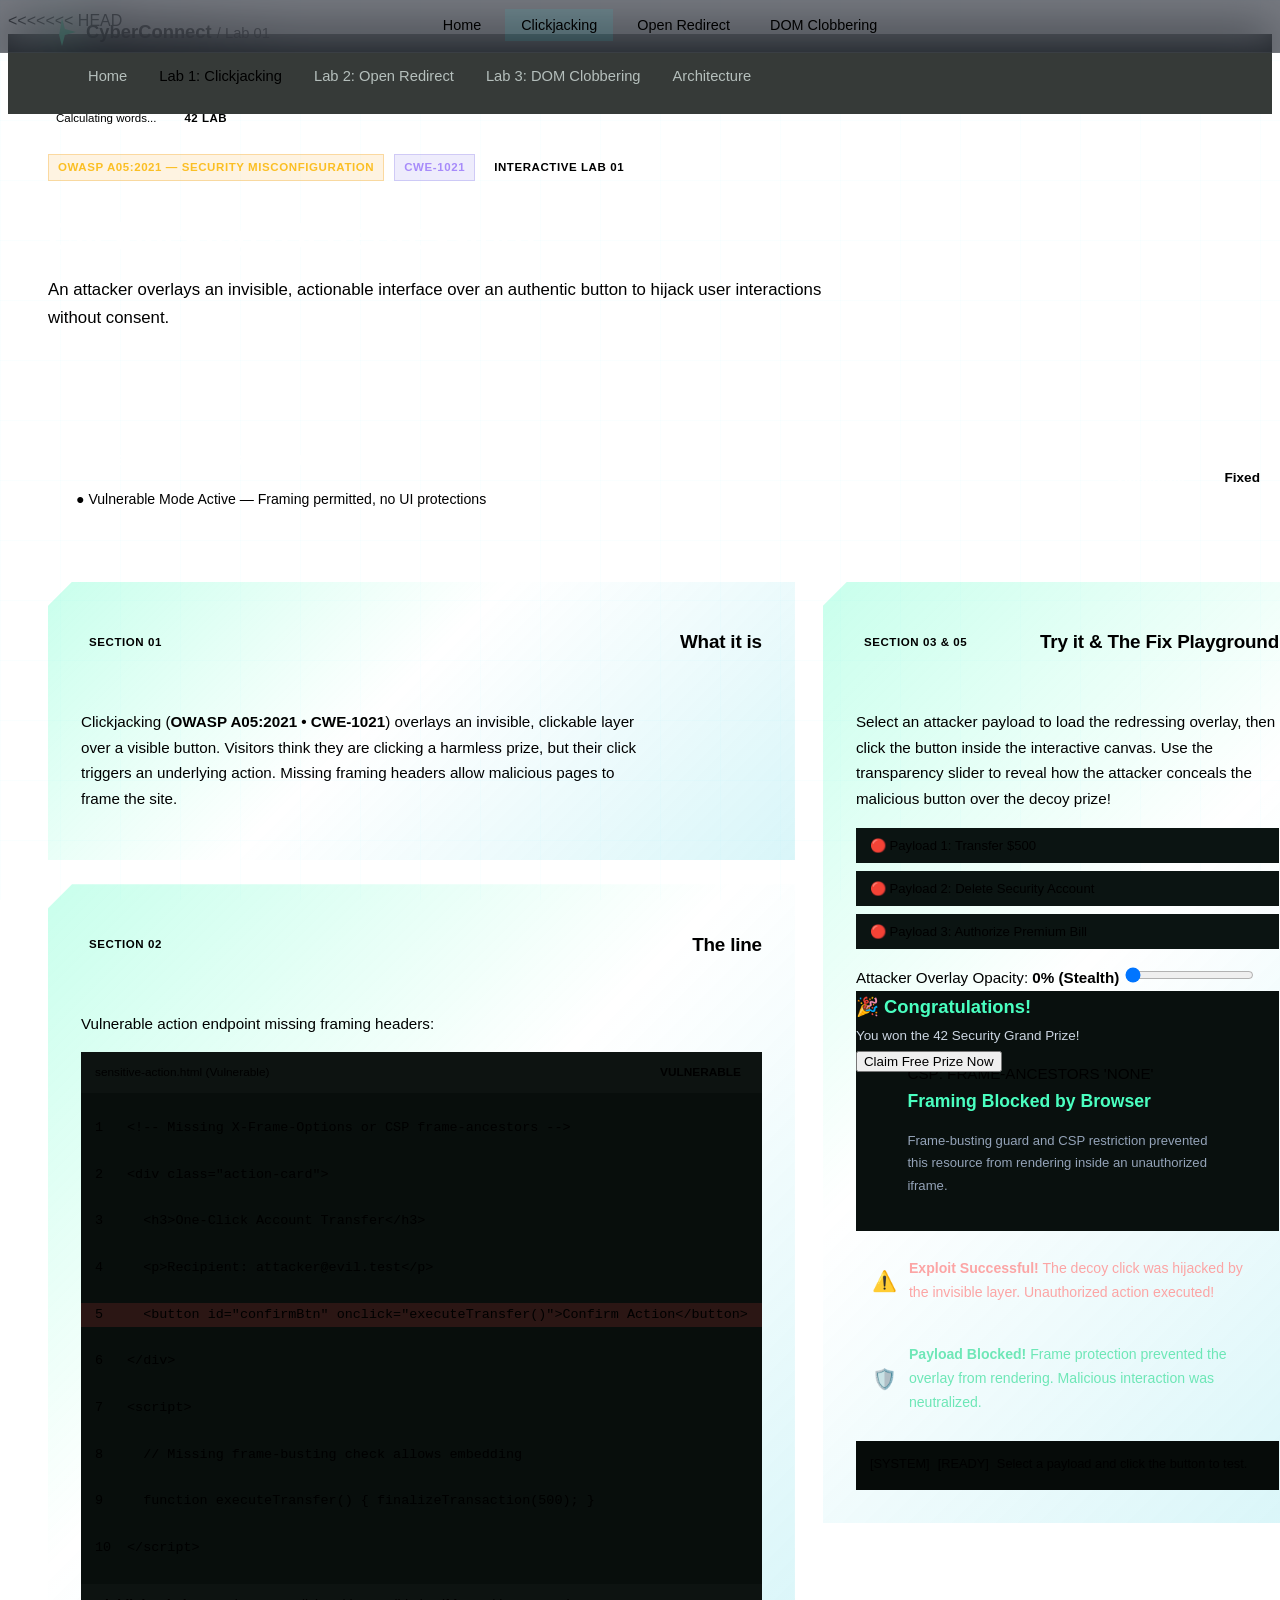
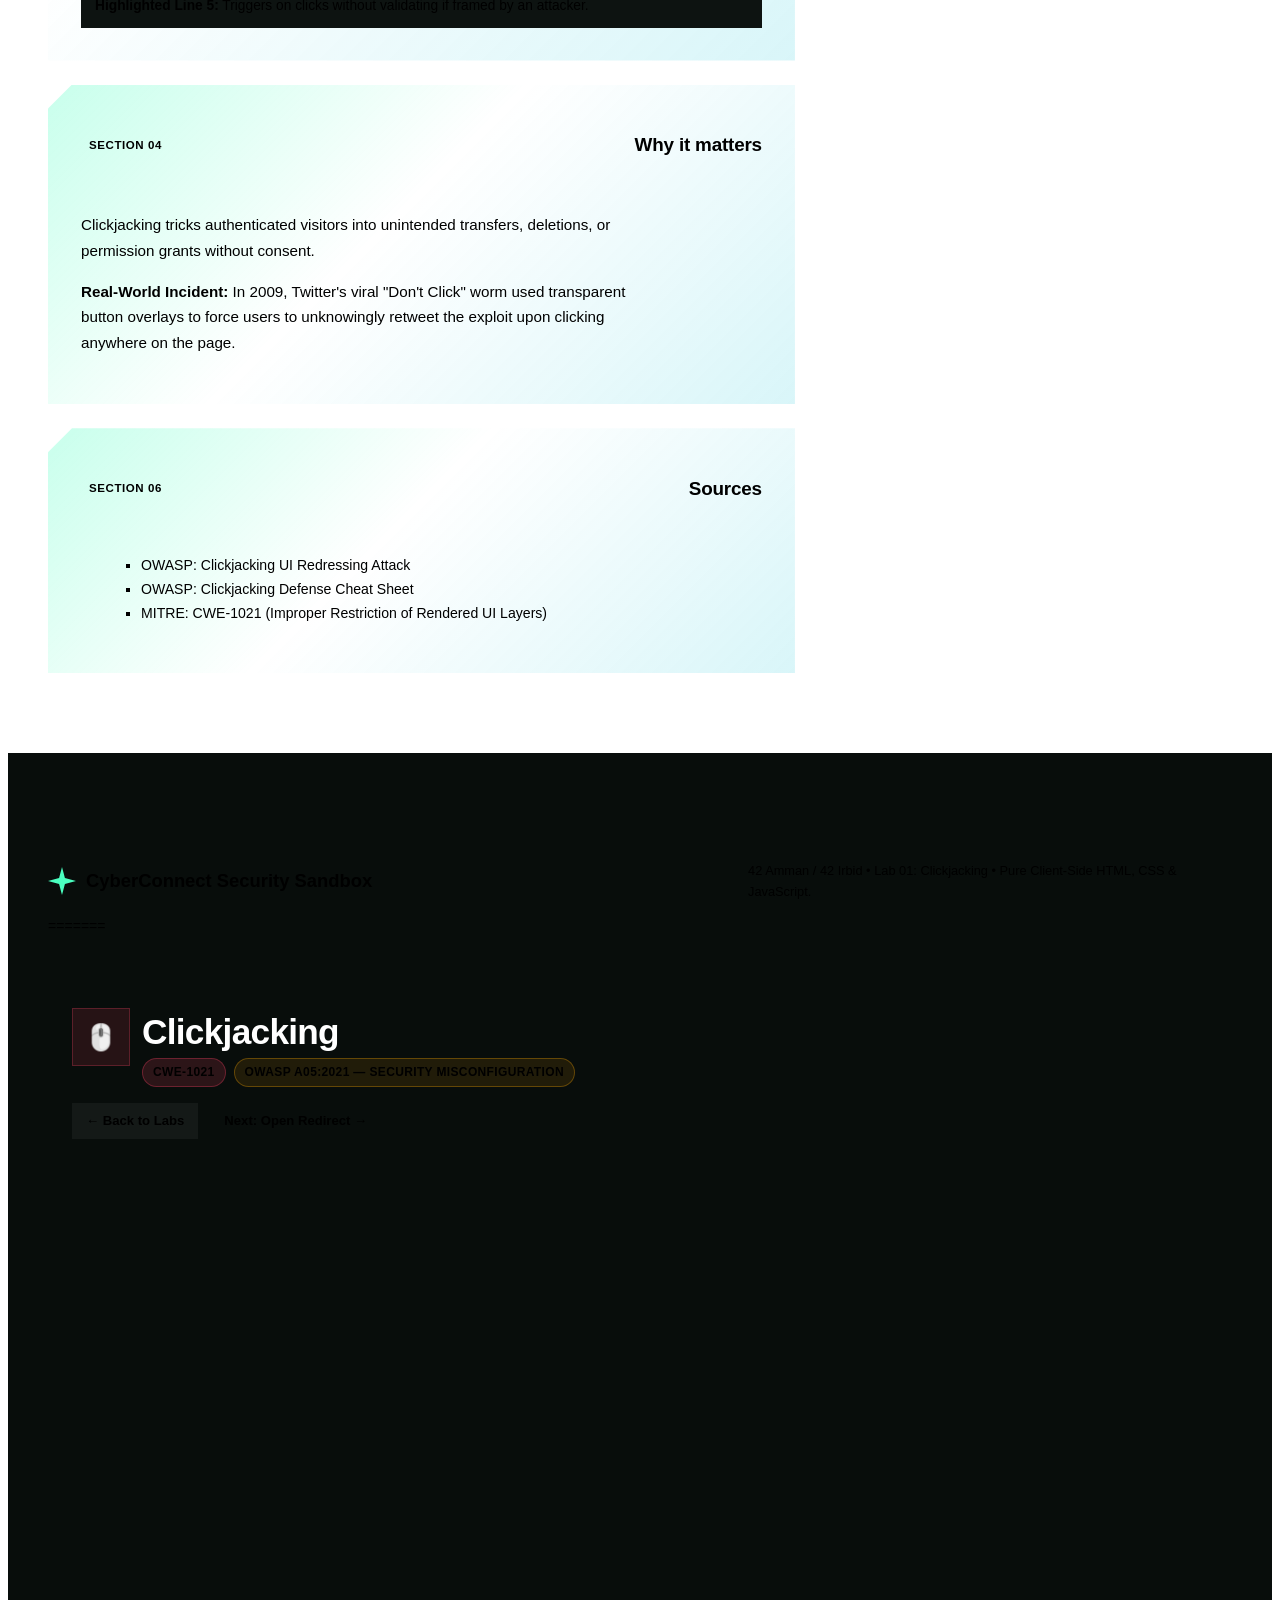
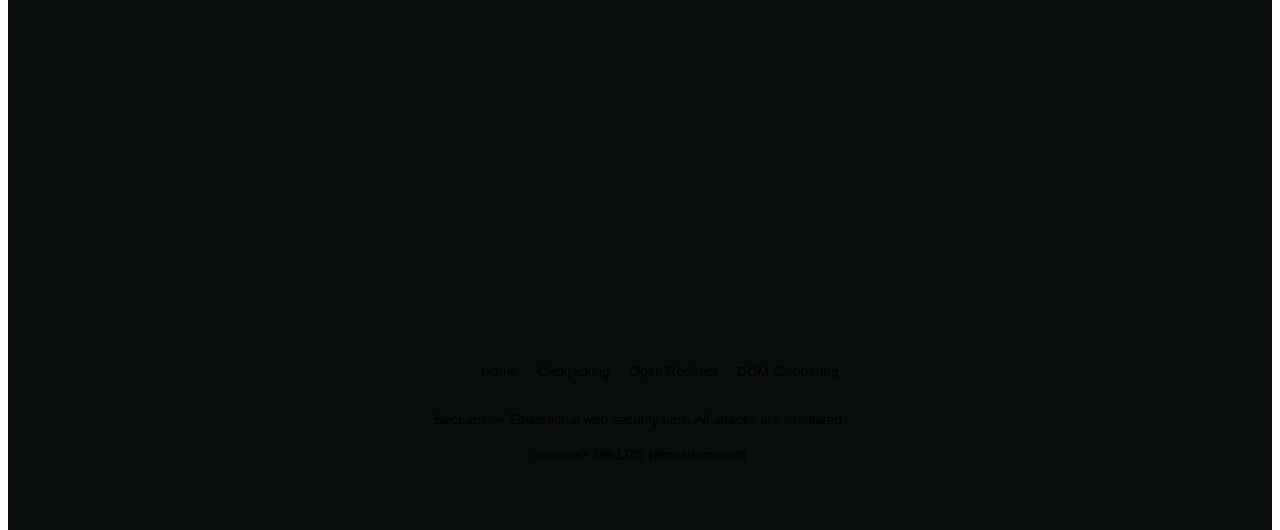
==== commit 2a406895: "ahmad commit" ====
--- a/lab1.html
+++ b/lab1.html
@@ -3,6 +3,7 @@
 <head>
   <meta charset="UTF-8">
   <meta name="viewport" content="width=device-width, initial-scale=1.0">
+<<<<<<< HEAD
   <title>Lab 1: Clickjacking (UI Redressing) | CyberConnect Sandbox</title>
   <link rel="stylesheet" href="assets/css/style.css">
   <link rel="stylesheet" href="assets/css/lab1.css">
@@ -306,6 +307,281 @@
           42 Amman / 42 Irbid &bull; Lab 01: Clickjacking &bull; Pure Client-Side HTML, CSS &amp; JavaScript.
         </p>
       </div>
+=======
+  <title>Lab 1 — Clickjacking | SecLabs</title>
+  <link rel="stylesheet" href="assets/css/style.css">
+  <link rel="stylesheet" href="assets/css/lab1.css">
+  <link rel="icon" href="data:image/svg+xml,<svg xmlns='http://www.w3.org/2000/svg' viewBox='0 0 100 100'><text y='.9em' font-size='90'>🛡️</text></svg>">
+</head>
+<body>
+
+  <!-- ==================== NAV ==================== -->
+  <nav class="nav">
+    <div class="nav__inner">
+      <a href="index.html" class="nav__logo"></a>
+      <ul class="nav__links">
+        <li><a href="index.html">Home</a></li>
+        <li><a href="lab1.html" class="active">Clickjacking</a></li>
+        <li><a href="lab2.html">Open Redirect</a></li>
+        <li><a href="lab3.html">DOM Clobbering</a></li>
+      </ul>
+      <button class="nav__hamburger" aria-label="Toggle menu" aria-expanded="false">
+        <span></span><span></span><span></span>
+      </button>
+    </div>
+  </nav>
+
+  <main>
+    <div class="container">
+
+      <!-- ==================== HEADER ==================== -->
+      <div class="lab-header">
+        <div class="lab-header__meta">
+          <div class="lab-header__icon" style="background:rgba(255,68,102,0.12); border:1px solid rgba(255,68,102,0.25);">
+            🖱️
+          </div>
+          <div>
+            <h1 style="font-size:clamp(1.6rem,4vw,2.2rem); margin-bottom:4px;">Clickjacking</h1>
+            <div style="display:flex; gap:8px; flex-wrap:wrap;">
+              <span class="badge badge--red">CWE-1021</span>
+              <span class="badge badge--orange">OWASP A05:2021 — Security Misconfiguration</span>
+            </div>
+          </div>
+        </div>
+
+        <div style="display:flex; gap:12px; flex-wrap:wrap; margin-top:16px;">
+          <a href="index.html" class="btn btn--ghost btn--sm">← Back to Labs</a>
+          <a href="lab2.html" class="btn btn--secondary btn--sm">Next: Open Redirect →</a>
+        </div>
+      </div>
+
+      <!-- ==================== 1. WHAT IT IS ==================== -->
+      <section class="lab-section animate-in">
+        <h3 class="lab-section__title">
+          <span class="lab-section__number">1</span>
+          What It Is
+        </h3>
+        <p style="color:var(--text); font-size:0.95rem; line-height:1.75;">
+          Clickjacking (also called "UI redressing") tricks a user into clicking something
+          different from what they see. The attacker loads a legitimate page inside a
+          transparent <code style="color:var(--cyan)">&lt;iframe&gt;</code> and places an
+          enticing decoy over it. When the victim clicks the decoy, the click actually hits
+          the hidden page — triggering actions like deleting an account or transferring funds.
+        </p>
+      </section>
+
+      <!-- ==================== 2. THE LINE ==================== -->
+      <section class="lab-section animate-in">
+        <h3 class="lab-section__title">
+          <span class="lab-section__number">2</span>
+          The Vulnerable Code
+        </h3>
+        <p style="color:var(--text-muted); font-size:0.9rem; margin-bottom:16px;">
+          The target page has <strong>no frame-busting protection</strong>, so any site can embed it.
+        </p>
+
+        <div class="code-block">
+          <div class="code-block__header">
+            <div class="code-block__dot"><span></span><span></span><span></span></div>
+            <span class="code-block__title">attacker-page.html</span>
+          </div>
+          <pre><span class="line"><span class="tag">&lt;style&gt;</span></span>
+<span class="line">  <span class="fn">iframe</span> {</span>
+<span class="line">    <span class="attr">position</span>: <span class="val">absolute</span>;</span>
+<span class="line line--highlight">    <span class="attr">opacity</span>: <span class="val">0.0001</span>;   <span class="cmt">/* ← invisible but clickable */</span></span>
+<span class="line">    <span class="attr">width</span>: <span class="val">100%</span>; <span class="attr">height</span>: <span class="val">100%</span>;</span>
+<span class="line">    <span class="attr">z-index</span>: <span class="val">10</span>;</span>
+<span class="line">  }</span>
+<span class="line"><span class="tag">&lt;/style&gt;</span></span>
+<span class="line"></span>
+<span class="line"><span class="cmt">&lt;!-- Bait the user sees --&gt;</span></span>
+<span class="line"><span class="tag">&lt;button&gt;</span><span class="str">🎉 Claim Your Prize!</span><span class="tag">&lt;/button&gt;</span></span>
+<span class="line"></span>
+<span class="line"><span class="cmt">&lt;!-- Hidden victim page --&gt;</span></span>
+<span class="line line--highlight"><span class="tag">&lt;iframe</span> <span class="attr">src</span>=<span class="val">"https://bank.com/settings"</span><span class="tag">&gt;&lt;/iframe&gt;</span></span></pre>
+        </div>
+
+        <p style="color:var(--text-muted); font-size:0.88rem; margin-top:12px;">
+          <strong style="color:var(--red)">Why it's dangerous:</strong>
+          The <code style="color:var(--cyan)">opacity: 0.0001</code> makes the iframe invisible while keeping
+          it interactive. The iframe loads the real banking page on top of the bait button.
+          Because the target page sends <em>no</em> <code>X-Frame-Options</code> header, the browser allows this.
+        </p>
+      </section>
+
+      <!-- ==================== 3. TRY IT ==================== -->
+      <section class="lab-section animate-in">
+        <h3 class="lab-section__title">
+          <span class="lab-section__number">3</span>
+          Try It
+        </h3>
+
+        <!-- Toggle -->
+        <div class="toggle" style="margin-bottom:20px;">
+          <span class="toggle__label toggle__label--vuln">Vulnerable</span>
+          <label class="toggle__switch">
+            <input type="checkbox" id="cj-toggle">
+            <span class="toggle__slider"></span>
+          </label>
+          <span class="toggle__label toggle__label--fix">Fixed</span>
+        </div>
+
+        <!-- Sandbox -->
+        <div class="sandbox" id="cj-sandbox">
+          <div class="sandbox__header">
+            <div class="code-block__dot"><span></span><span></span><span></span></div>
+            <div class="sandbox__url">simulated-target-page.com/settings</div>
+          </div>
+          <div class="sandbox__body" style="position:relative; min-height:260px;">
+            <!-- Target page -->
+            <div class="cj-target">
+              <h4>Account Settings</h4>
+              <p style="font-size:0.85rem;">Manage your account preferences</p>
+              <button class="cj-action-btn">Delete My Account</button>
+            </div>
+
+            <!-- Overlay (attacker's bait) -->
+            <div class="cj-overlay">
+              <h3>🎉 Congratulations!</h3>
+              <p>Click the button below to continue!</p>
+              <button class="cj-bait-btn">Claim Your Prize!</button>
+            </div>
+
+            <!-- Reveal panel -->
+            <div class="cj-reveal">
+              <span class="reveal-icon">⚠️</span>
+              <h4>Clickjacked!</h4>
+              <p></p>
+            </div>
+
+            <!-- Blocked panel (fixed mode) -->
+            <div class="cj-blocked">
+              <span class="shield-icon">🛡️</span>
+              <h4>Framing Blocked!</h4>
+              <p></p>
+            </div>
+          </div>
+        </div>
+
+        <!-- Payload buttons -->
+        <div class="payload-group">
+          <button class="payload-btn cj-payload" data-payload="prize">
+            "Claim Your Prize!" overlay
+          </button>
+          <button class="payload-btn cj-payload" data-payload="video">
+            "Play Video" overlay
+          </button>
+          <button class="payload-btn cj-payload" data-payload="close">
+            "Close Ad [X]" overlay
+          </button>
+        </div>
+
+        <!-- Opacity slider -->
+        <div class="opacity-control">
+          <span>🔍 Overlay opacity:</span>
+          <input type="range" id="cj-opacity" min="0" max="1" step="0.01" value="0.97">
+          <span style="font-size:0.8rem; color:var(--text-dim);">Drag to reveal the hidden page</span>
+        </div>
+
+        <!-- Result -->
+        <div class="result-box" id="cj-result">
+          <span style="color:var(--text-dim)">Click a payload button above to run the demo.</span>
+        </div>
+
+        <button id="cj-reset" class="btn btn--ghost btn--sm" style="margin-top:12px;">↺ Reset Demo</button>
+      </section>
+
+      <!-- ==================== 4. WHY IT MATTERS ==================== -->
+      <section class="lab-section animate-in">
+        <h3 class="lab-section__title">
+          <span class="lab-section__number">4</span>
+          Why It Matters
+        </h3>
+        <p style="color:var(--text); font-size:0.95rem; line-height:1.75; margin-bottom:12px;">
+          Clickjacking lets attackers make users perform actions they never intended:
+          liking a page, enabling a webcam, transferring money, or changing account settings.
+          The victim has no idea — the page looks normal to them.
+        </p>
+        <p style="color:var(--text-muted); font-size:0.9rem; line-height:1.75;">
+          <strong style="color:var(--orange);">Real incident:</strong>
+          In 2008, researchers Jeremiah Grossman and Robert Hansen demonstrated clickjacking
+          attacks that could enable a user's webcam and microphone through Adobe Flash without
+          any permission dialog — just by clicking a seemingly innocent button.
+          Adobe had to issue an emergency patch.
+        </p>
+      </section>
+
+      <!-- ==================== 5. THE FIX ==================== -->
+      <section class="lab-section animate-in">
+        <h3 class="lab-section__title">
+          <span class="lab-section__number">5</span>
+          The Fix
+        </h3>
+        <p style="color:var(--text-muted); font-size:0.9rem; margin-bottom:16px;">
+          Add HTTP response headers that tell browsers to refuse framing your page.
+        </p>
+
+        <div class="code-block">
+          <div class="code-block__header">
+            <div class="code-block__dot"><span></span><span></span><span></span></div>
+            <span class="code-block__title">server-response-headers.conf</span>
+          </div>
+          <pre><span class="line"><span class="cmt"># Apache / Nginx — add these response headers</span></span>
+<span class="line"></span>
+<span class="line line--fix"><span class="attr">X-Frame-Options</span>: <span class="val">DENY</span></span>
+<span class="line"></span>
+<span class="line line--fix"><span class="attr">Content-Security-Policy</span>: <span class="val">frame-ancestors 'none'</span></span>
+<span class="line"></span>
+<span class="line"><span class="cmt"># The browser now refuses to render this page</span></span>
+<span class="line"><span class="cmt"># inside any &lt;iframe&gt;, &lt;frame&gt;, or &lt;object&gt;.</span></span>
+<span class="line"></span>
+<span class="line"><span class="cmt"># Optional: JavaScript frame-buster (defense in depth)</span></span>
+<span class="line"><span class="kw">if</span> (<span class="fn">window</span>.top !== <span class="fn">window</span>.self) {</span>
+<span class="line">  <span class="fn">window</span>.top.location = <span class="fn">window</span>.self.location;</span>
+<span class="line">}</span></pre>
+        </div>
+
+        <p style="color:var(--text-muted); font-size:0.88rem; margin-top:12px;">
+          <strong style="color:var(--green)">Why it works:</strong>
+          <code style="color:var(--cyan)">X-Frame-Options: DENY</code> tells the browser to never render this page
+          in a frame. <code style="color:var(--cyan)">frame-ancestors 'none'</code> is the modern CSP equivalent.
+          Together they make the transparent-iframe attack impossible — there's nothing to click on.
+        </p>
+
+        <p style="color:var(--text-muted); font-size:0.88rem; margin-top:8px;">
+          👆 <strong>Toggle "Fixed" above</strong> and try the same payloads — the attack is blocked.
+        </p>
+      </section>
+
+      <!-- ==================== 6. SOURCES ==================== -->
+      <section class="lab-section animate-in">
+        <h3 class="lab-section__title">
+          <span class="lab-section__number">6</span>
+          Sources
+        </h3>
+        <ul class="sources-list">
+          <li><a href="https://owasp.org/www-community/attacks/Clickjacking" target="_blank" rel="noopener">OWASP — Clickjacking Attack</a></li>
+          <li><a href="https://cwe.mitre.org/data/definitions/1021.html" target="_blank" rel="noopener">CWE-1021: Improper Restriction of Rendered UI Layers</a></li>
+          <li><a href="https://developer.mozilla.org/en-US/docs/Web/HTTP/Headers/X-Frame-Options" target="_blank" rel="noopener">MDN — X-Frame-Options</a></li>
+          <li><a href="https://developer.mozilla.org/en-US/docs/Web/HTTP/Headers/Content-Security-Policy/frame-ancestors" target="_blank" rel="noopener">MDN — CSP frame-ancestors</a></li>
+          <li><a href="https://seclab.stanford.edu/websec/framebusting/framebust.pdf" target="_blank" rel="noopener">Stanford — Busting Frame Busting (research paper)</a></li>
+        </ul>
+      </section>
+
+    </div>
+  </main>
+
+  <!-- ==================== FOOTER ==================== -->
+  <footer class="footer">
+    <div class="container">
+      <ul class="footer__links">
+        <li><a href="index.html">Home</a></li>
+        <li><a href="lab1.html">Clickjacking</a></li>
+        <li><a href="lab2.html">Open Redirect</a></li>
+        <li><a href="lab3.html">DOM Clobbering</a></li>
+      </ul>
+      <p>SecLabs — Educational web security labs. All attacks are simulated.</p>
+>>>>>>> 3861762 (ahmad commit)
     </div>
   </footer>
 
--- a/assets/css/style.css
+++ b/assets/css/style.css
@@ -1,3 +1,4 @@
+<<<<<<< HEAD
 /* ==========================================================================
    CYBERCONNECT-STYLE WEB3 DARK THEME DESIGN SYSTEM
    Interactive Web Security Sandbox • 42 Amman & Irbid
@@ -62,6 +63,68 @@
 }
 
 /* Reset & Global */
+=======
+/* ============================================================
+   SecLabs — Global Stylesheet
+   Dark cyber theme with neon cyan/green accents
+   ============================================================ */
+
+/* ---------- Google Fonts ---------- */
+@import url('https://fonts.googleapis.com/css2?family=Inter:wght@400;500;600;700;800&family=JetBrains+Mono:wght@400;500;700&display=swap');
+
+/* ---------- CSS Custom Properties ---------- */
+:root {
+  /* Backgrounds */
+  --bg-body:        #060b18;
+  --bg-card:        #0d1525;
+  --bg-card-hover:  #111d33;
+  --bg-code:        #080e1c;
+  --bg-input:       #0a1020;
+  --bg-nav:         rgba(6, 11, 24, 0.92);
+
+  /* Borders */
+  --border:         #1a2740;
+  --border-glow:    #00f0ff33;
+
+  /* Accents */
+  --cyan:           #00f0ff;
+  --cyan-dim:       #00f0ff99;
+  --green:          #00ff88;
+  --green-dim:      #00ff8866;
+  --purple:         #a855f7;
+  --red:            #ff4466;
+  --orange:         #ffaa00;
+  --yellow:         #ffd700;
+
+  /* Text */
+  --text:           #e0e6f0;
+  --text-muted:     #7a8da6;
+  --text-dim:       #4a5e78;
+
+  /* Gradients */
+  --grad-cyan:      linear-gradient(135deg, #00f0ff 0%, #00c8ff 100%);
+  --grad-green:     linear-gradient(135deg, #00ff88 0%, #00d4aa 100%);
+  --grad-danger:    linear-gradient(135deg, #ff4466 0%, #ff2244 100%);
+
+  /* Shadows */
+  --glow-cyan:      0 0 20px rgba(0, 240, 255, 0.15), 0 0 60px rgba(0, 240, 255, 0.05);
+  --glow-green:     0 0 20px rgba(0, 255, 136, 0.15), 0 0 60px rgba(0, 255, 136, 0.05);
+  --glow-red:       0 0 20px rgba(255, 68, 102, 0.15);
+  --shadow-card:    0 4px 24px rgba(0, 0, 0, 0.4);
+
+  /* Sizing */
+  --radius:         12px;
+  --radius-sm:      8px;
+  --radius-xs:      6px;
+  --max-width:      1200px;
+  --nav-height:     68px;
+
+  /* Transitions */
+  --transition:     0.25s cubic-bezier(0.4, 0, 0.2, 1);
+}
+
+/* ---------- Reset ---------- */
+>>>>>>> 3861762 (ahmad commit)
 *, *::before, *::after {
   box-sizing: border-box;
   margin: 0;
@@ -70,6 +133,7 @@
 
 html {
   scroll-behavior: smooth;
+<<<<<<< HEAD
 }
 
 body {
@@ -245,11 +309,78 @@
 }
 
 .nav-container {
+=======
+  -webkit-font-smoothing: antialiased;
+  -moz-osx-font-smoothing: grayscale;
+}
+
+body {
+  font-family: 'Inter', -apple-system, BlinkMacSystemFont, 'Segoe UI', sans-serif;
+  font-size: 16px;
+  line-height: 1.65;
+  color: var(--text);
+  background: var(--bg-body);
+  min-height: 100vh;
+  overflow-x: hidden;
+}
+
+/* Subtle grid background */
+body::before {
+  content: '';
+  position: fixed;
+  inset: 0;
+  background:
+    linear-gradient(rgba(0,240,255,0.02) 1px, transparent 1px),
+    linear-gradient(90deg, rgba(0,240,255,0.02) 1px, transparent 1px);
+  background-size: 60px 60px;
+  pointer-events: none;
+  z-index: 0;
+}
+
+a { color: var(--cyan); text-decoration: none; transition: color var(--transition); }
+a:hover { color: var(--green); }
+
+img { max-width: 100%; display: block; }
+
+/* ---------- Typography ---------- */
+h1, h2, h3, h4 {
+  font-weight: 700;
+  line-height: 1.25;
+  color: #fff;
+}
+
+h1 { font-size: clamp(2rem, 5vw, 3.2rem); letter-spacing: -0.02em; }
+h2 { font-size: clamp(1.5rem, 3.5vw, 2rem); letter-spacing: -0.01em; }
+h3 { font-size: 1.25rem; }
+h4 { font-size: 1.1rem; }
+
+p { color: var(--text-muted); max-width: 68ch; }
+
+/* ---------- Navigation ---------- */
+.nav {
+  position: fixed;
+  top: 0;
+  left: 0;
+  right: 0;
+  height: var(--nav-height);
+  background: rgba(6, 11, 24, 0.55);
+  backdrop-filter: blur(24px) saturate(1.4);
+  -webkit-backdrop-filter: blur(24px) saturate(1.4);
+  border-bottom: 1px solid rgba(255, 255, 255, 0.06);
+  z-index: 1000;
+  display: flex;
+  align-items: center;
+  padding: 0 24px;
+}
+
+.nav__inner {
+>>>>>>> 3861762 (ahmad commit)
   width: 100%;
   max-width: var(--max-width);
   margin: 0 auto;
   display: flex;
   align-items: center;
+<<<<<<< HEAD
   justify-content: space-between;
 }
 
@@ -1253,3 +1384,756 @@
     font-size: 2.4rem;
   }
 }
+=======
+  justify-content: center;
+}
+
+.nav__logo {
+  display: none;
+}
+
+.nav__logo-icon {
+  display: none;
+}
+
+.nav__links {
+  display: flex;
+  align-items: center;
+  gap: 8px;
+  list-style: none;
+}
+
+.nav__links a {
+  padding: 8px 16px;
+  border-radius: var(--radius-xs);
+  color: var(--text-muted);
+  font-size: 0.9rem;
+  font-weight: 500;
+  transition: all var(--transition);
+}
+
+.nav__links a:hover,
+.nav__links a.active {
+  color: var(--cyan);
+  background: rgba(0, 240, 255, 0.08);
+}
+
+.nav__hamburger {
+  display: none;
+  flex-direction: column;
+  gap: 5px;
+  cursor: pointer;
+  padding: 8px;
+  background: none;
+  border: none;
+}
+
+.nav__hamburger span {
+  width: 24px;
+  height: 2px;
+  background: var(--text);
+  border-radius: 2px;
+  transition: all var(--transition);
+}
+
+/* ---------- Main Content ---------- */
+main {
+  position: relative;
+  z-index: 1;
+  padding-top: var(--nav-height);
+}
+
+.container {
+  max-width: var(--max-width);
+  margin: 0 auto;
+  padding: 0 24px;
+}
+
+.section {
+  padding: 80px 0;
+}
+
+/* ---------- Cards ---------- */
+.card {
+  background: var(--bg-card);
+  border: 1px solid var(--border);
+  border-radius: var(--radius);
+  padding: 28px;
+  transition: all var(--transition);
+}
+
+.card:hover {
+  border-color: var(--cyan-dim);
+  box-shadow: var(--glow-cyan);
+  background: var(--bg-card-hover);
+  transform: translateY(-2px);
+}
+
+/* ---------- Buttons ---------- */
+.btn {
+  display: inline-flex;
+  align-items: center;
+  gap: 8px;
+  padding: 10px 22px;
+  border-radius: var(--radius-sm);
+  font-family: 'Inter', sans-serif;
+  font-size: 0.9rem;
+  font-weight: 600;
+  border: none;
+  cursor: pointer;
+  transition: all var(--transition);
+  white-space: nowrap;
+}
+
+.btn--primary {
+  background: var(--grad-cyan);
+  color: #060b18;
+}
+.btn--primary:hover {
+  box-shadow: var(--glow-cyan);
+  transform: translateY(-1px);
+}
+
+.btn--secondary {
+  background: transparent;
+  color: var(--cyan);
+  border: 1px solid var(--cyan-dim);
+}
+.btn--secondary:hover {
+  background: rgba(0, 240, 255, 0.1);
+  border-color: var(--cyan);
+}
+
+.btn--danger {
+  background: var(--grad-danger);
+  color: #fff;
+}
+.btn--danger:hover {
+  box-shadow: var(--glow-red);
+  transform: translateY(-1px);
+}
+
+.btn--ghost {
+  background: rgba(255,255,255,0.05);
+  color: var(--text);
+  border: 1px solid var(--border);
+}
+.btn--ghost:hover {
+  background: rgba(255,255,255,0.1);
+  border-color: var(--text-muted);
+}
+
+.btn--sm {
+  padding: 7px 14px;
+  font-size: 0.82rem;
+}
+
+/* ---------- Code Blocks ---------- */
+.code-block {
+  background: var(--bg-code);
+  border: 1px solid var(--border);
+  border-radius: var(--radius-sm);
+  overflow-x: auto;
+  font-family: 'JetBrains Mono', monospace;
+  font-size: 0.85rem;
+  line-height: 1.7;
+}
+
+.code-block__header {
+  display: flex;
+  align-items: center;
+  justify-content: space-between;
+  padding: 10px 16px;
+  border-bottom: 1px solid var(--border);
+  background: rgba(255,255,255,0.02);
+}
+
+.code-block__title {
+  font-size: 0.8rem;
+  font-weight: 600;
+  color: var(--text-muted);
+  text-transform: uppercase;
+  letter-spacing: 0.05em;
+}
+
+.code-block__dot {
+  display: flex;
+  gap: 6px;
+}
+
+.code-block__dot span {
+  width: 10px;
+  height: 10px;
+  border-radius: 50%;
+}
+.code-block__dot span:nth-child(1) { background: #ff5f57; }
+.code-block__dot span:nth-child(2) { background: #febc2e; }
+.code-block__dot span:nth-child(3) { background: #28c840; }
+
+.code-block pre {
+  padding: 16px;
+  margin: 0;
+  counter-reset: line;
+}
+
+.code-block .line {
+  display: block;
+  padding: 2px 0 2px 44px;
+  position: relative;
+}
+
+.code-block .line::before {
+  counter-increment: line;
+  content: counter(line);
+  position: absolute;
+  left: 0;
+  width: 32px;
+  text-align: right;
+  color: var(--text-dim);
+  font-size: 0.78rem;
+  user-select: none;
+}
+
+.code-block .line--highlight {
+  background: rgba(255, 68, 102, 0.12);
+  border-left: 3px solid var(--red);
+  margin-left: -16px;
+  padding-left: 57px;
+  border-radius: 2px;
+}
+
+.code-block .line--fix {
+  background: rgba(0, 255, 136, 0.1);
+  border-left: 3px solid var(--green);
+  margin-left: -16px;
+  padding-left: 57px;
+  border-radius: 2px;
+}
+
+/* Syntax colors */
+.code-block .kw   { color: var(--purple); }
+.code-block .fn   { color: #60a5fa; }
+.code-block .str  { color: var(--green); }
+.code-block .cmt  { color: var(--text-dim); font-style: italic; }
+.code-block .num  { color: var(--orange); }
+.code-block .op   { color: var(--cyan); }
+.code-block .tag  { color: var(--red); }
+.code-block .attr { color: var(--orange); }
+.code-block .val  { color: var(--green); }
+
+/* ---------- Toggle Switch ---------- */
+.toggle {
+  display: flex;
+  align-items: center;
+  gap: 14px;
+}
+
+.toggle__label {
+  font-size: 0.9rem;
+  font-weight: 600;
+  transition: color var(--transition);
+}
+
+.toggle__label--vuln {
+  color: var(--red);
+}
+
+.toggle__label--fix {
+  color: var(--text-dim);
+}
+
+.toggle__switch {
+  position: relative;
+  width: 56px;
+  height: 28px;
+  cursor: pointer;
+}
+
+.toggle__switch input {
+  opacity: 0;
+  width: 0;
+  height: 0;
+}
+
+.toggle__slider {
+  position: absolute;
+  inset: 0;
+  background: rgba(255, 68, 102, 0.3);
+  border: 1px solid var(--red);
+  border-radius: 20px;
+  transition: all var(--transition);
+}
+
+.toggle__slider::before {
+  content: '';
+  position: absolute;
+  left: 3px;
+  top: 3px;
+  width: 20px;
+  height: 20px;
+  border-radius: 50%;
+  background: var(--red);
+  transition: all var(--transition);
+  box-shadow: 0 0 8px rgba(255, 68, 102, 0.4);
+}
+
+.toggle__switch input:checked + .toggle__slider {
+  background: rgba(0, 255, 136, 0.2);
+  border-color: var(--green);
+}
+
+.toggle__switch input:checked + .toggle__slider::before {
+  transform: translateX(28px);
+  background: var(--green);
+  box-shadow: 0 0 8px rgba(0, 255, 136, 0.4);
+}
+
+/* ---------- Badges ---------- */
+.badge {
+  display: inline-flex;
+  align-items: center;
+  gap: 5px;
+  padding: 4px 10px;
+  border-radius: 20px;
+  font-size: 0.75rem;
+  font-weight: 600;
+  letter-spacing: 0.03em;
+  text-transform: uppercase;
+}
+
+.badge--red {
+  background: rgba(255, 68, 102, 0.15);
+  color: var(--red);
+  border: 1px solid rgba(255, 68, 102, 0.3);
+}
+
+.badge--green {
+  background: rgba(0, 255, 136, 0.1);
+  color: var(--green);
+  border: 1px solid rgba(0, 255, 136, 0.3);
+}
+
+.badge--cyan {
+  background: rgba(0, 240, 255, 0.1);
+  color: var(--cyan);
+  border: 1px solid rgba(0, 240, 255, 0.3);
+}
+
+.badge--orange {
+  background: rgba(255,170,0,0.1);
+  color: var(--orange);
+  border: 1px solid rgba(255,170,0,0.3);
+}
+
+/* ---------- Sandbox / Demo Area ---------- */
+.sandbox {
+  background: var(--bg-code);
+  border: 1px solid var(--border);
+  border-radius: var(--radius);
+  overflow: hidden;
+  position: relative;
+}
+
+.sandbox__header {
+  display: flex;
+  align-items: center;
+  gap: 12px;
+  padding: 12px 16px;
+  background: rgba(255,255,255,0.03);
+  border-bottom: 1px solid var(--border);
+}
+
+.sandbox__url {
+  flex: 1;
+  background: var(--bg-input);
+  border: 1px solid var(--border);
+  border-radius: var(--radius-xs);
+  padding: 6px 12px;
+  color: var(--text-muted);
+  font-family: 'JetBrains Mono', monospace;
+  font-size: 0.8rem;
+  overflow: hidden;
+  text-overflow: ellipsis;
+  white-space: nowrap;
+}
+
+.sandbox__body {
+  padding: 24px;
+  min-height: 200px;
+  display: flex;
+  flex-direction: column;
+  align-items: center;
+  justify-content: center;
+  gap: 16px;
+}
+
+/* ---------- Alert / Toast ---------- */
+.toast {
+  position: fixed;
+  bottom: 24px;
+  right: 24px;
+  padding: 14px 24px;
+  border-radius: var(--radius-sm);
+  font-size: 0.9rem;
+  font-weight: 500;
+  z-index: 9999;
+  animation: slideUp 0.4s ease, fadeOut 0.4s ease 3.6s forwards;
+  max-width: 400px;
+}
+
+.toast--danger {
+  background: rgba(255, 68, 102, 0.15);
+  border: 1px solid var(--red);
+  color: var(--red);
+}
+
+.toast--success {
+  background: rgba(0, 255, 136, 0.12);
+  border: 1px solid var(--green);
+  color: var(--green);
+}
+
+.toast--info {
+  background: rgba(0, 240, 255, 0.12);
+  border: 1px solid var(--cyan);
+  color: var(--cyan);
+}
+
+@keyframes slideUp {
+  from { transform: translateY(20px); opacity: 0; }
+  to   { transform: translateY(0); opacity: 1; }
+}
+@keyframes fadeOut {
+  to { opacity: 0; transform: translateY(-10px); pointer-events: none; }
+}
+
+/* ---------- Lab Page Layout ---------- */
+.lab-header {
+  padding: 48px 0 32px;
+  border-bottom: 1px solid var(--border);
+}
+
+.lab-header__meta {
+  display: flex;
+  align-items: center;
+  gap: 12px;
+  margin-bottom: 16px;
+  flex-wrap: wrap;
+}
+
+.lab-header__icon {
+  width: 56px;
+  height: 56px;
+  border-radius: var(--radius);
+  display: flex;
+  align-items: center;
+  justify-content: center;
+  font-size: 1.6rem;
+  flex-shrink: 0;
+}
+
+.lab-section {
+  padding: 40px 0;
+  border-bottom: 1px solid rgba(26, 39, 64, 0.5);
+}
+
+.lab-section:last-child {
+  border-bottom: none;
+}
+
+.lab-section__title {
+  display: flex;
+  align-items: center;
+  gap: 10px;
+  margin-bottom: 20px;
+  font-size: 1.1rem;
+}
+
+.lab-section__title .icon {
+  font-size: 1.2rem;
+}
+
+.lab-section__number {
+  display: inline-flex;
+  align-items: center;
+  justify-content: center;
+  width: 28px;
+  height: 28px;
+  border-radius: 50%;
+  background: rgba(0, 240, 255, 0.1);
+  border: 1px solid var(--cyan-dim);
+  color: var(--cyan);
+  font-size: 0.8rem;
+  font-weight: 700;
+  flex-shrink: 0;
+}
+
+/* ---------- Payload Buttons ---------- */
+.payload-group {
+  display: flex;
+  flex-wrap: nowrap;
+  gap: 10px;
+  margin-top: 16px;
+  overflow-x: auto;
+}
+
+.payload-btn {
+  display: inline-flex;
+  align-items: center;
+  gap: 8px;
+  padding: 10px 18px;
+  background: rgba(0, 240, 255, 0.08);
+  border: 1px solid var(--cyan-dim);
+  border-radius: var(--radius-sm);
+  color: var(--cyan);
+  font-family: 'JetBrains Mono', monospace;
+  font-size: 0.82rem;
+  cursor: pointer;
+  transition: all var(--transition);
+}
+
+.payload-btn:hover {
+  background: rgba(0, 240, 255, 0.15);
+  border-color: var(--cyan);
+  box-shadow: var(--glow-cyan);
+  transform: translateY(-1px);
+}
+
+.payload-btn::before {
+  content: '▶';
+  font-size: 0.7rem;
+}
+
+/* ---------- Result Display ---------- */
+.result-box {
+  background: var(--bg-code);
+  border: 1px solid var(--border);
+  border-radius: var(--radius-sm);
+  padding: 16px;
+  font-family: 'JetBrains Mono', monospace;
+  font-size: 0.85rem;
+  min-height: 60px;
+  margin-top: 12px;
+  transition: all var(--transition);
+  color: var(--text-muted);
+  word-break: break-word;
+}
+
+.result-box--danger {
+  border-color: rgba(255, 68, 102, 0.4);
+  background: rgba(255, 68, 102, 0.06);
+}
+
+.result-box--success {
+  border-color: rgba(0, 255, 136, 0.4);
+  background: rgba(0, 255, 136, 0.06);
+}
+
+/* ---------- Sources ---------- */
+.sources-list {
+  list-style: none;
+  display: flex;
+  flex-direction: column;
+  gap: 8px;
+}
+
+.sources-list li {
+  display: flex;
+  align-items: flex-start;
+  gap: 8px;
+  font-size: 0.88rem;
+  color: var(--text-muted);
+}
+
+.sources-list li::before {
+  content: '📎';
+  flex-shrink: 0;
+}
+
+/* ---------- Footer ---------- */
+.footer {
+  border-top: 1px solid var(--border);
+  padding: 40px 0;
+  text-align: center;
+  color: var(--text-dim);
+  font-size: 0.85rem;
+}
+
+.footer .container {
+  display: flex;
+  flex-direction: column;
+  align-items: center;
+  justify-content: center;
+  gap: 12px;
+}
+
+.footer p {
+  margin: 0 auto;
+  text-align: center;
+  max-width: 100%;
+}
+
+.footer__links {
+  display: flex;
+  align-items: center;
+  justify-content: center;
+  gap: 20px;
+  flex-wrap: wrap;
+  list-style: none;
+}
+
+.footer__links a {
+  color: var(--text-muted);
+  font-size: 0.85rem;
+  transition: color var(--transition);
+}
+
+.footer__links a:hover {
+  color: var(--cyan);
+}
+
+.footer a {
+  color: var(--text-muted);
+}
+
+/* ---------- Grid Utilities ---------- */
+.grid-2 {
+  display: grid;
+  grid-template-columns: repeat(2, 1fr);
+  gap: 24px;
+}
+
+.grid-3 {
+  display: grid;
+  grid-template-columns: repeat(3, 1fr);
+  gap: 24px;
+}
+
+/* ---------- Animations ---------- */
+@keyframes pulseGlow {
+  0%, 100% { box-shadow: 0 0 10px rgba(0, 240, 255, 0.1); }
+  50%      { box-shadow: 0 0 25px rgba(0, 240, 255, 0.25); }
+}
+
+@keyframes shimmer {
+  0%   { background-position: -200% center; }
+  100% { background-position: 200% center; }
+}
+
+.animate-in {
+  opacity: 0;
+  transform: translateY(20px);
+  transition: opacity 0.6s ease, transform 0.6s ease;
+}
+
+.animate-in.visible {
+  opacity: 1;
+  transform: translateY(0);
+}
+
+/* ---------- Responsive ---------- */
+@media (max-width: 900px) {
+  .grid-3 {
+    grid-template-columns: 1fr;
+  }
+  .grid-2 {
+    grid-template-columns: 1fr;
+  }
+}
+
+@media (max-width: 768px) {
+  :root {
+    --nav-height: 60px;
+  }
+
+  .nav__inner {
+    justify-content: flex-end;
+    position: relative;
+  }
+
+  .nav__links {
+    display: none;
+    position: absolute;
+    top: var(--nav-height);
+    left: -24px;
+    right: -24px;
+    flex-direction: column;
+    background: rgba(6, 11, 24, 0.95);
+    backdrop-filter: blur(24px);
+    -webkit-backdrop-filter: blur(24px);
+    border-bottom: 1px solid var(--border);
+    padding: 16px 24px;
+    gap: 4px;
+    z-index: 999;
+  }
+
+  .nav__links.open {
+    display: flex;
+  }
+
+  .nav__hamburger {
+    display: flex;
+  }
+
+  .section {
+    padding: 48px 0;
+  }
+
+  .lab-section {
+    padding: 28px 0;
+  }
+
+  .card {
+    padding: 20px;
+  }
+
+  .code-block {
+    font-size: 0.78rem;
+  }
+
+  .payload-group {
+    flex-wrap: wrap;
+  }
+}
+
+@media (max-width: 480px) {
+  body {
+    font-size: 15px;
+  }
+
+  .container {
+    padding: 0 16px;
+  }
+
+  .lab-header {
+    padding: 32px 0 24px;
+  }
+
+  .toggle {
+    flex-wrap: wrap;
+    gap: 10px;
+  }
+}
+
+/* ---------- Scrollbar ---------- */
+::-webkit-scrollbar {
+  width: 8px;
+  height: 8px;
+}
+::-webkit-scrollbar-track {
+  background: var(--bg-body);
+}
+::-webkit-scrollbar-thumb {
+  background: var(--border);
+  border-radius: 4px;
+}
+::-webkit-scrollbar-thumb:hover {
+  background: var(--text-dim);
+}
+
+/* ---------- Selection ---------- */
+::selection {
+  background: rgba(0, 240, 255, 0.25);
+  color: #fff;
+}
+>>>>>>> 3861762 (ahmad commit)
--- a/assets/css/lab1.css
+++ b/assets/css/lab1.css
@@ -1,3 +1,4 @@
+<<<<<<< HEAD
 /* ==========================================================================
    Lab 1: Clickjacking (UI Redressing) - CyberConnect HUD Styles
    ========================================================================== */
@@ -22,10 +23,71 @@
 .decoy-layer {
   position: absolute;
   inset: 0;
-  display: flex;
-  flex-direction: column;
-  align-items: center;
-  justify-content: center;
+=======
+/* ============================================================
+   Lab 1 — Clickjacking  — Lab-specific styles
+   ============================================================ */
+
+/* Clickjacking demo area */
+.cj-demo {
+  position: relative;
+  width: 100%;
+  max-width: 480px;
+  margin: 0 auto;
+  border-radius: var(--radius);
+  overflow: hidden;
+}
+
+/* The "real" target page */
+.cj-target {
+  background: #111827;
+  border: 1px solid var(--border);
+  border-radius: var(--radius);
+  padding: 32px;
+  text-align: center;
+  position: relative;
+  z-index: 1;
+  transition: all 0.4s ease;
+}
+
+.cj-target h4 {
+  margin-bottom: 8px;
+  font-size: 1rem;
+}
+
+.cj-target p {
+  font-size: 0.85rem;
+  margin: 0 auto 20px;
+}
+
+.cj-target .cj-action-btn {
+  padding: 12px 28px;
+  background: var(--grad-danger);
+  color: #fff;
+  border: none;
+  border-radius: var(--radius-sm);
+  font-weight: 600;
+  font-size: 0.95rem;
+  cursor: pointer;
+  transition: all var(--transition);
+  font-family: 'Inter', sans-serif;
+}
+
+.cj-target .cj-action-btn:hover {
+  box-shadow: var(--glow-red);
+}
+
+/* The "bait" overlay */
+.cj-overlay {
+  position: absolute;
+  inset: 0;
+  z-index: 10;
+>>>>>>> 3861762 (ahmad commit)
+  display: flex;
+  flex-direction: column;
+  align-items: center;
+  justify-content: center;
+<<<<<<< HEAD
   padding: 1.5rem;
   text-align: center;
   z-index: 1;
@@ -89,10 +151,63 @@
   inset: 0;
   background: rgba(10, 15, 13, 0.95);
   z-index: 10;
+=======
+  background: linear-gradient(135deg, #1a1a3e, #0d1525);
+  border: 2px solid var(--cyan);
+  border-radius: var(--radius);
+  opacity: 0;
+  pointer-events: none;
+  transition: pointer-events 0.3s ease;
+  padding: 32px;
+  text-align: center;
+}
+
+.cj-overlay.active {
+  opacity: 0.97;
+  pointer-events: auto;
+}
+
+.cj-overlay h3 {
+  font-size: 1.3rem;
+  margin-bottom: 8px;
+  color: var(--yellow);
+}
+
+.cj-overlay p {
+  color: var(--text);
+  font-size: 0.9rem;
+  margin-bottom: 20px;
+}
+
+.cj-overlay .cj-bait-btn {
+  padding: 14px 36px;
+  background: var(--grad-green);
+  color: #060b18;
+  border: none;
+  border-radius: var(--radius-sm);
+  font-weight: 700;
+  font-size: 1.05rem;
+  cursor: pointer;
+  animation: pulseGlow 2s infinite;
+  font-family: 'Inter', sans-serif;
+  transition: all var(--transition);
+}
+
+.cj-overlay .cj-bait-btn:hover {
+  transform: scale(1.03);
+}
+
+/* Reveal animation */
+.cj-reveal {
+  position: absolute;
+  inset: 0;
+  z-index: 20;
+>>>>>>> 3861762 (ahmad commit)
   display: none;
   flex-direction: column;
   align-items: center;
   justify-content: center;
+<<<<<<< HEAD
   padding: 1.5rem;
   text-align: center;
   backdrop-filter: blur(8px);
@@ -133,4 +248,100 @@
   flex: 1;
   cursor: pointer;
   accent-color: var(--accent-mint);
-}
+=======
+  background: rgba(6, 11, 24, 0.95);
+  border: 2px solid var(--red);
+  border-radius: var(--radius);
+  padding: 24px;
+  text-align: center;
+}
+
+.cj-reveal.active {
+  display: flex;
+  animation: slideUp 0.4s ease;
+}
+
+.cj-reveal .reveal-icon {
+  font-size: 3rem;
+  margin-bottom: 12px;
+}
+
+.cj-reveal h4 {
+  color: var(--red);
+  margin-bottom: 8px;
+}
+
+.cj-reveal p {
+  margin: 0 auto;
+  font-size: 0.88rem;
+}
+
+/* Fixed mode blocked state */
+.cj-blocked {
+  display: none;
+  flex-direction: column;
+  align-items: center;
+  justify-content: center;
+  gap: 12px;
+  padding: 32px;
+  text-align: center;
+}
+
+.cj-blocked.active {
+  display: flex;
+  animation: slideUp 0.4s ease;
+}
+
+.cj-blocked .shield-icon {
+  font-size: 3rem;
+  color: var(--green);
+}
+
+.cj-blocked h4 {
+  color: var(--green);
+}
+
+.cj-blocked p {
+  font-size: 0.88rem;
+  margin: 0 auto;
+}
+
+/* Transparency slider */
+.opacity-control {
+  display: flex;
+  align-items: center;
+  gap: 12px;
+  margin-top: 16px;
+  padding: 12px 16px;
+  background: var(--bg-code);
+  border: 1px solid var(--border);
+  border-radius: var(--radius-sm);
+  font-size: 0.85rem;
+  color: var(--text-muted);
+}
+
+.opacity-control input[type="range"] {
+  flex: 1;
+  accent-color: var(--cyan);
+  cursor: pointer;
+}
+
+/* CSP header simulation */
+.header-sim {
+  margin-top: 16px;
+  padding: 12px 16px;
+  background: var(--bg-code);
+  border: 1px solid var(--border);
+  border-radius: var(--radius-sm);
+  font-family: 'JetBrains Mono', monospace;
+  font-size: 0.82rem;
+}
+
+.header-sim .header-key {
+  color: var(--cyan);
+}
+
+.header-sim .header-val {
+  color: var(--green);
+>>>>>>> 3861762 (ahmad commit)
+}
--- a/assets/css/style.css
+++ b/assets/css/style.css
@@ -1,3 +1,4 @@
+<<<<<<< HEAD
 /* ==========================================================================
    CYBERCONNECT-STYLE WEB3 DARK THEME DESIGN SYSTEM
    Interactive Web Security Sandbox • 42 Amman & Irbid
@@ -62,6 +63,68 @@
 }
 
 /* Reset & Global */
+=======
+/* ============================================================
+   SecLabs — Global Stylesheet
+   Dark cyber theme with neon cyan/green accents
+   ============================================================ */
+
+/* ---------- Google Fonts ---------- */
+@import url('https://fonts.googleapis.com/css2?family=Inter:wght@400;500;600;700;800&family=JetBrains+Mono:wght@400;500;700&display=swap');
+
+/* ---------- CSS Custom Properties ---------- */
+:root {
+  /* Backgrounds */
+  --bg-body:        #060b18;
+  --bg-card:        #0d1525;
+  --bg-card-hover:  #111d33;
+  --bg-code:        #080e1c;
+  --bg-input:       #0a1020;
+  --bg-nav:         rgba(6, 11, 24, 0.92);
+
+  /* Borders */
+  --border:         #1a2740;
+  --border-glow:    #00f0ff33;
+
+  /* Accents */
+  --cyan:           #00f0ff;
+  --cyan-dim:       #00f0ff99;
+  --green:          #00ff88;
+  --green-dim:      #00ff8866;
+  --purple:         #a855f7;
+  --red:            #ff4466;
+  --orange:         #ffaa00;
+  --yellow:         #ffd700;
+
+  /* Text */
+  --text:           #e0e6f0;
+  --text-muted:     #7a8da6;
+  --text-dim:       #4a5e78;
+
+  /* Gradients */
+  --grad-cyan:      linear-gradient(135deg, #00f0ff 0%, #00c8ff 100%);
+  --grad-green:     linear-gradient(135deg, #00ff88 0%, #00d4aa 100%);
+  --grad-danger:    linear-gradient(135deg, #ff4466 0%, #ff2244 100%);
+
+  /* Shadows */
+  --glow-cyan:      0 0 20px rgba(0, 240, 255, 0.15), 0 0 60px rgba(0, 240, 255, 0.05);
+  --glow-green:     0 0 20px rgba(0, 255, 136, 0.15), 0 0 60px rgba(0, 255, 136, 0.05);
+  --glow-red:       0 0 20px rgba(255, 68, 102, 0.15);
+  --shadow-card:    0 4px 24px rgba(0, 0, 0, 0.4);
+
+  /* Sizing */
+  --radius:         12px;
+  --radius-sm:      8px;
+  --radius-xs:      6px;
+  --max-width:      1200px;
+  --nav-height:     68px;
+
+  /* Transitions */
+  --transition:     0.25s cubic-bezier(0.4, 0, 0.2, 1);
+}
+
+/* ---------- Reset ---------- */
+>>>>>>> 3861762 (ahmad commit)
 *, *::before, *::after {
   box-sizing: border-box;
   margin: 0;
@@ -70,6 +133,7 @@
 
 html {
   scroll-behavior: smooth;
+<<<<<<< HEAD
 }
 
 body {
@@ -245,11 +309,78 @@
 }
 
 .nav-container {
+=======
+  -webkit-font-smoothing: antialiased;
+  -moz-osx-font-smoothing: grayscale;
+}
+
+body {
+  font-family: 'Inter', -apple-system, BlinkMacSystemFont, 'Segoe UI', sans-serif;
+  font-size: 16px;
+  line-height: 1.65;
+  color: var(--text);
+  background: var(--bg-body);
+  min-height: 100vh;
+  overflow-x: hidden;
+}
+
+/* Subtle grid background */
+body::before {
+  content: '';
+  position: fixed;
+  inset: 0;
+  background:
+    linear-gradient(rgba(0,240,255,0.02) 1px, transparent 1px),
+    linear-gradient(90deg, rgba(0,240,255,0.02) 1px, transparent 1px);
+  background-size: 60px 60px;
+  pointer-events: none;
+  z-index: 0;
+}
+
+a { color: var(--cyan); text-decoration: none; transition: color var(--transition); }
+a:hover { color: var(--green); }
+
+img { max-width: 100%; display: block; }
+
+/* ---------- Typography ---------- */
+h1, h2, h3, h4 {
+  font-weight: 700;
+  line-height: 1.25;
+  color: #fff;
+}
+
+h1 { font-size: clamp(2rem, 5vw, 3.2rem); letter-spacing: -0.02em; }
+h2 { font-size: clamp(1.5rem, 3.5vw, 2rem); letter-spacing: -0.01em; }
+h3 { font-size: 1.25rem; }
+h4 { font-size: 1.1rem; }
+
+p { color: var(--text-muted); max-width: 68ch; }
+
+/* ---------- Navigation ---------- */
+.nav {
+  position: fixed;
+  top: 0;
+  left: 0;
+  right: 0;
+  height: var(--nav-height);
+  background: rgba(6, 11, 24, 0.55);
+  backdrop-filter: blur(24px) saturate(1.4);
+  -webkit-backdrop-filter: blur(24px) saturate(1.4);
+  border-bottom: 1px solid rgba(255, 255, 255, 0.06);
+  z-index: 1000;
+  display: flex;
+  align-items: center;
+  padding: 0 24px;
+}
+
+.nav__inner {
+>>>>>>> 3861762 (ahmad commit)
   width: 100%;
   max-width: var(--max-width);
   margin: 0 auto;
   display: flex;
   align-items: center;
+<<<<<<< HEAD
   justify-content: space-between;
 }
 
@@ -1253,3 +1384,756 @@
     font-size: 2.4rem;
   }
 }
+=======
+  justify-content: center;
+}
+
+.nav__logo {
+  display: none;
+}
+
+.nav__logo-icon {
+  display: none;
+}
+
+.nav__links {
+  display: flex;
+  align-items: center;
+  gap: 8px;
+  list-style: none;
+}
+
+.nav__links a {
+  padding: 8px 16px;
+  border-radius: var(--radius-xs);
+  color: var(--text-muted);
+  font-size: 0.9rem;
+  font-weight: 500;
+  transition: all var(--transition);
+}
+
+.nav__links a:hover,
+.nav__links a.active {
+  color: var(--cyan);
+  background: rgba(0, 240, 255, 0.08);
+}
+
+.nav__hamburger {
+  display: none;
+  flex-direction: column;
+  gap: 5px;
+  cursor: pointer;
+  padding: 8px;
+  background: none;
+  border: none;
+}
+
+.nav__hamburger span {
+  width: 24px;
+  height: 2px;
+  background: var(--text);
+  border-radius: 2px;
+  transition: all var(--transition);
+}
+
+/* ---------- Main Content ---------- */
+main {
+  position: relative;
+  z-index: 1;
+  padding-top: var(--nav-height);
+}
+
+.container {
+  max-width: var(--max-width);
+  margin: 0 auto;
+  padding: 0 24px;
+}
+
+.section {
+  padding: 80px 0;
+}
+
+/* ---------- Cards ---------- */
+.card {
+  background: var(--bg-card);
+  border: 1px solid var(--border);
+  border-radius: var(--radius);
+  padding: 28px;
+  transition: all var(--transition);
+}
+
+.card:hover {
+  border-color: var(--cyan-dim);
+  box-shadow: var(--glow-cyan);
+  background: var(--bg-card-hover);
+  transform: translateY(-2px);
+}
+
+/* ---------- Buttons ---------- */
+.btn {
+  display: inline-flex;
+  align-items: center;
+  gap: 8px;
+  padding: 10px 22px;
+  border-radius: var(--radius-sm);
+  font-family: 'Inter', sans-serif;
+  font-size: 0.9rem;
+  font-weight: 600;
+  border: none;
+  cursor: pointer;
+  transition: all var(--transition);
+  white-space: nowrap;
+}
+
+.btn--primary {
+  background: var(--grad-cyan);
+  color: #060b18;
+}
+.btn--primary:hover {
+  box-shadow: var(--glow-cyan);
+  transform: translateY(-1px);
+}
+
+.btn--secondary {
+  background: transparent;
+  color: var(--cyan);
+  border: 1px solid var(--cyan-dim);
+}
+.btn--secondary:hover {
+  background: rgba(0, 240, 255, 0.1);
+  border-color: var(--cyan);
+}
+
+.btn--danger {
+  background: var(--grad-danger);
+  color: #fff;
+}
+.btn--danger:hover {
+  box-shadow: var(--glow-red);
+  transform: translateY(-1px);
+}
+
+.btn--ghost {
+  background: rgba(255,255,255,0.05);
+  color: var(--text);
+  border: 1px solid var(--border);
+}
+.btn--ghost:hover {
+  background: rgba(255,255,255,0.1);
+  border-color: var(--text-muted);
+}
+
+.btn--sm {
+  padding: 7px 14px;
+  font-size: 0.82rem;
+}
+
+/* ---------- Code Blocks ---------- */
+.code-block {
+  background: var(--bg-code);
+  border: 1px solid var(--border);
+  border-radius: var(--radius-sm);
+  overflow-x: auto;
+  font-family: 'JetBrains Mono', monospace;
+  font-size: 0.85rem;
+  line-height: 1.7;
+}
+
+.code-block__header {
+  display: flex;
+  align-items: center;
+  justify-content: space-between;
+  padding: 10px 16px;
+  border-bottom: 1px solid var(--border);
+  background: rgba(255,255,255,0.02);
+}
+
+.code-block__title {
+  font-size: 0.8rem;
+  font-weight: 600;
+  color: var(--text-muted);
+  text-transform: uppercase;
+  letter-spacing: 0.05em;
+}
+
+.code-block__dot {
+  display: flex;
+  gap: 6px;
+}
+
+.code-block__dot span {
+  width: 10px;
+  height: 10px;
+  border-radius: 50%;
+}
+.code-block__dot span:nth-child(1) { background: #ff5f57; }
+.code-block__dot span:nth-child(2) { background: #febc2e; }
+.code-block__dot span:nth-child(3) { background: #28c840; }
+
+.code-block pre {
+  padding: 16px;
+  margin: 0;
+  counter-reset: line;
+}
+
+.code-block .line {
+  display: block;
+  padding: 2px 0 2px 44px;
+  position: relative;
+}
+
+.code-block .line::before {
+  counter-increment: line;
+  content: counter(line);
+  position: absolute;
+  left: 0;
+  width: 32px;
+  text-align: right;
+  color: var(--text-dim);
+  font-size: 0.78rem;
+  user-select: none;
+}
+
+.code-block .line--highlight {
+  background: rgba(255, 68, 102, 0.12);
+  border-left: 3px solid var(--red);
+  margin-left: -16px;
+  padding-left: 57px;
+  border-radius: 2px;
+}
+
+.code-block .line--fix {
+  background: rgba(0, 255, 136, 0.1);
+  border-left: 3px solid var(--green);
+  margin-left: -16px;
+  padding-left: 57px;
+  border-radius: 2px;
+}
+
+/* Syntax colors */
+.code-block .kw   { color: var(--purple); }
+.code-block .fn   { color: #60a5fa; }
+.code-block .str  { color: var(--green); }
+.code-block .cmt  { color: var(--text-dim); font-style: italic; }
+.code-block .num  { color: var(--orange); }
+.code-block .op   { color: var(--cyan); }
+.code-block .tag  { color: var(--red); }
+.code-block .attr { color: var(--orange); }
+.code-block .val  { color: var(--green); }
+
+/* ---------- Toggle Switch ---------- */
+.toggle {
+  display: flex;
+  align-items: center;
+  gap: 14px;
+}
+
+.toggle__label {
+  font-size: 0.9rem;
+  font-weight: 600;
+  transition: color var(--transition);
+}
+
+.toggle__label--vuln {
+  color: var(--red);
+}
+
+.toggle__label--fix {
+  color: var(--text-dim);
+}
+
+.toggle__switch {
+  position: relative;
+  width: 56px;
+  height: 28px;
+  cursor: pointer;
+}
+
+.toggle__switch input {
+  opacity: 0;
+  width: 0;
+  height: 0;
+}
+
+.toggle__slider {
+  position: absolute;
+  inset: 0;
+  background: rgba(255, 68, 102, 0.3);
+  border: 1px solid var(--red);
+  border-radius: 20px;
+  transition: all var(--transition);
+}
+
+.toggle__slider::before {
+  content: '';
+  position: absolute;
+  left: 3px;
+  top: 3px;
+  width: 20px;
+  height: 20px;
+  border-radius: 50%;
+  background: var(--red);
+  transition: all var(--transition);
+  box-shadow: 0 0 8px rgba(255, 68, 102, 0.4);
+}
+
+.toggle__switch input:checked + .toggle__slider {
+  background: rgba(0, 255, 136, 0.2);
+  border-color: var(--green);
+}
+
+.toggle__switch input:checked + .toggle__slider::before {
+  transform: translateX(28px);
+  background: var(--green);
+  box-shadow: 0 0 8px rgba(0, 255, 136, 0.4);
+}
+
+/* ---------- Badges ---------- */
+.badge {
+  display: inline-flex;
+  align-items: center;
+  gap: 5px;
+  padding: 4px 10px;
+  border-radius: 20px;
+  font-size: 0.75rem;
+  font-weight: 600;
+  letter-spacing: 0.03em;
+  text-transform: uppercase;
+}
+
+.badge--red {
+  background: rgba(255, 68, 102, 0.15);
+  color: var(--red);
+  border: 1px solid rgba(255, 68, 102, 0.3);
+}
+
+.badge--green {
+  background: rgba(0, 255, 136, 0.1);
+  color: var(--green);
+  border: 1px solid rgba(0, 255, 136, 0.3);
+}
+
+.badge--cyan {
+  background: rgba(0, 240, 255, 0.1);
+  color: var(--cyan);
+  border: 1px solid rgba(0, 240, 255, 0.3);
+}
+
+.badge--orange {
+  background: rgba(255,170,0,0.1);
+  color: var(--orange);
+  border: 1px solid rgba(255,170,0,0.3);
+}
+
+/* ---------- Sandbox / Demo Area ---------- */
+.sandbox {
+  background: var(--bg-code);
+  border: 1px solid var(--border);
+  border-radius: var(--radius);
+  overflow: hidden;
+  position: relative;
+}
+
+.sandbox__header {
+  display: flex;
+  align-items: center;
+  gap: 12px;
+  padding: 12px 16px;
+  background: rgba(255,255,255,0.03);
+  border-bottom: 1px solid var(--border);
+}
+
+.sandbox__url {
+  flex: 1;
+  background: var(--bg-input);
+  border: 1px solid var(--border);
+  border-radius: var(--radius-xs);
+  padding: 6px 12px;
+  color: var(--text-muted);
+  font-family: 'JetBrains Mono', monospace;
+  font-size: 0.8rem;
+  overflow: hidden;
+  text-overflow: ellipsis;
+  white-space: nowrap;
+}
+
+.sandbox__body {
+  padding: 24px;
+  min-height: 200px;
+  display: flex;
+  flex-direction: column;
+  align-items: center;
+  justify-content: center;
+  gap: 16px;
+}
+
+/* ---------- Alert / Toast ---------- */
+.toast {
+  position: fixed;
+  bottom: 24px;
+  right: 24px;
+  padding: 14px 24px;
+  border-radius: var(--radius-sm);
+  font-size: 0.9rem;
+  font-weight: 500;
+  z-index: 9999;
+  animation: slideUp 0.4s ease, fadeOut 0.4s ease 3.6s forwards;
+  max-width: 400px;
+}
+
+.toast--danger {
+  background: rgba(255, 68, 102, 0.15);
+  border: 1px solid var(--red);
+  color: var(--red);
+}
+
+.toast--success {
+  background: rgba(0, 255, 136, 0.12);
+  border: 1px solid var(--green);
+  color: var(--green);
+}
+
+.toast--info {
+  background: rgba(0, 240, 255, 0.12);
+  border: 1px solid var(--cyan);
+  color: var(--cyan);
+}
+
+@keyframes slideUp {
+  from { transform: translateY(20px); opacity: 0; }
+  to   { transform: translateY(0); opacity: 1; }
+}
+@keyframes fadeOut {
+  to { opacity: 0; transform: translateY(-10px); pointer-events: none; }
+}
+
+/* ---------- Lab Page Layout ---------- */
+.lab-header {
+  padding: 48px 0 32px;
+  border-bottom: 1px solid var(--border);
+}
+
+.lab-header__meta {
+  display: flex;
+  align-items: center;
+  gap: 12px;
+  margin-bottom: 16px;
+  flex-wrap: wrap;
+}
+
+.lab-header__icon {
+  width: 56px;
+  height: 56px;
+  border-radius: var(--radius);
+  display: flex;
+  align-items: center;
+  justify-content: center;
+  font-size: 1.6rem;
+  flex-shrink: 0;
+}
+
+.lab-section {
+  padding: 40px 0;
+  border-bottom: 1px solid rgba(26, 39, 64, 0.5);
+}
+
+.lab-section:last-child {
+  border-bottom: none;
+}
+
+.lab-section__title {
+  display: flex;
+  align-items: center;
+  gap: 10px;
+  margin-bottom: 20px;
+  font-size: 1.1rem;
+}
+
+.lab-section__title .icon {
+  font-size: 1.2rem;
+}
+
+.lab-section__number {
+  display: inline-flex;
+  align-items: center;
+  justify-content: center;
+  width: 28px;
+  height: 28px;
+  border-radius: 50%;
+  background: rgba(0, 240, 255, 0.1);
+  border: 1px solid var(--cyan-dim);
+  color: var(--cyan);
+  font-size: 0.8rem;
+  font-weight: 700;
+  flex-shrink: 0;
+}
+
+/* ---------- Payload Buttons ---------- */
+.payload-group {
+  display: flex;
+  flex-wrap: nowrap;
+  gap: 10px;
+  margin-top: 16px;
+  overflow-x: auto;
+}
+
+.payload-btn {
+  display: inline-flex;
+  align-items: center;
+  gap: 8px;
+  padding: 10px 18px;
+  background: rgba(0, 240, 255, 0.08);
+  border: 1px solid var(--cyan-dim);
+  border-radius: var(--radius-sm);
+  color: var(--cyan);
+  font-family: 'JetBrains Mono', monospace;
+  font-size: 0.82rem;
+  cursor: pointer;
+  transition: all var(--transition);
+}
+
+.payload-btn:hover {
+  background: rgba(0, 240, 255, 0.15);
+  border-color: var(--cyan);
+  box-shadow: var(--glow-cyan);
+  transform: translateY(-1px);
+}
+
+.payload-btn::before {
+  content: '▶';
+  font-size: 0.7rem;
+}
+
+/* ---------- Result Display ---------- */
+.result-box {
+  background: var(--bg-code);
+  border: 1px solid var(--border);
+  border-radius: var(--radius-sm);
+  padding: 16px;
+  font-family: 'JetBrains Mono', monospace;
+  font-size: 0.85rem;
+  min-height: 60px;
+  margin-top: 12px;
+  transition: all var(--transition);
+  color: var(--text-muted);
+  word-break: break-word;
+}
+
+.result-box--danger {
+  border-color: rgba(255, 68, 102, 0.4);
+  background: rgba(255, 68, 102, 0.06);
+}
+
+.result-box--success {
+  border-color: rgba(0, 255, 136, 0.4);
+  background: rgba(0, 255, 136, 0.06);
+}
+
+/* ---------- Sources ---------- */
+.sources-list {
+  list-style: none;
+  display: flex;
+  flex-direction: column;
+  gap: 8px;
+}
+
+.sources-list li {
+  display: flex;
+  align-items: flex-start;
+  gap: 8px;
+  font-size: 0.88rem;
+  color: var(--text-muted);
+}
+
+.sources-list li::before {
+  content: '📎';
+  flex-shrink: 0;
+}
+
+/* ---------- Footer ---------- */
+.footer {
+  border-top: 1px solid var(--border);
+  padding: 40px 0;
+  text-align: center;
+  color: var(--text-dim);
+  font-size: 0.85rem;
+}
+
+.footer .container {
+  display: flex;
+  flex-direction: column;
+  align-items: center;
+  justify-content: center;
+  gap: 12px;
+}
+
+.footer p {
+  margin: 0 auto;
+  text-align: center;
+  max-width: 100%;
+}
+
+.footer__links {
+  display: flex;
+  align-items: center;
+  justify-content: center;
+  gap: 20px;
+  flex-wrap: wrap;
+  list-style: none;
+}
+
+.footer__links a {
+  color: var(--text-muted);
+  font-size: 0.85rem;
+  transition: color var(--transition);
+}
+
+.footer__links a:hover {
+  color: var(--cyan);
+}
+
+.footer a {
+  color: var(--text-muted);
+}
+
+/* ---------- Grid Utilities ---------- */
+.grid-2 {
+  display: grid;
+  grid-template-columns: repeat(2, 1fr);
+  gap: 24px;
+}
+
+.grid-3 {
+  display: grid;
+  grid-template-columns: repeat(3, 1fr);
+  gap: 24px;
+}
+
+/* ---------- Animations ---------- */
+@keyframes pulseGlow {
+  0%, 100% { box-shadow: 0 0 10px rgba(0, 240, 255, 0.1); }
+  50%      { box-shadow: 0 0 25px rgba(0, 240, 255, 0.25); }
+}
+
+@keyframes shimmer {
+  0%   { background-position: -200% center; }
+  100% { background-position: 200% center; }
+}
+
+.animate-in {
+  opacity: 0;
+  transform: translateY(20px);
+  transition: opacity 0.6s ease, transform 0.6s ease;
+}
+
+.animate-in.visible {
+  opacity: 1;
+  transform: translateY(0);
+}
+
+/* ---------- Responsive ---------- */
+@media (max-width: 900px) {
+  .grid-3 {
+    grid-template-columns: 1fr;
+  }
+  .grid-2 {
+    grid-template-columns: 1fr;
+  }
+}
+
+@media (max-width: 768px) {
+  :root {
+    --nav-height: 60px;
+  }
+
+  .nav__inner {
+    justify-content: flex-end;
+    position: relative;
+  }
+
+  .nav__links {
+    display: none;
+    position: absolute;
+    top: var(--nav-height);
+    left: -24px;
+    right: -24px;
+    flex-direction: column;
+    background: rgba(6, 11, 24, 0.95);
+    backdrop-filter: blur(24px);
+    -webkit-backdrop-filter: blur(24px);
+    border-bottom: 1px solid var(--border);
+    padding: 16px 24px;
+    gap: 4px;
+    z-index: 999;
+  }
+
+  .nav__links.open {
+    display: flex;
+  }
+
+  .nav__hamburger {
+    display: flex;
+  }
+
+  .section {
+    padding: 48px 0;
+  }
+
+  .lab-section {
+    padding: 28px 0;
+  }
+
+  .card {
+    padding: 20px;
+  }
+
+  .code-block {
+    font-size: 0.78rem;
+  }
+
+  .payload-group {
+    flex-wrap: wrap;
+  }
+}
+
+@media (max-width: 480px) {
+  body {
+    font-size: 15px;
+  }
+
+  .container {
+    padding: 0 16px;
+  }
+
+  .lab-header {
+    padding: 32px 0 24px;
+  }
+
+  .toggle {
+    flex-wrap: wrap;
+    gap: 10px;
+  }
+}
+
+/* ---------- Scrollbar ---------- */
+::-webkit-scrollbar {
+  width: 8px;
+  height: 8px;
+}
+::-webkit-scrollbar-track {
+  background: var(--bg-body);
+}
+::-webkit-scrollbar-thumb {
+  background: var(--border);
+  border-radius: 4px;
+}
+::-webkit-scrollbar-thumb:hover {
+  background: var(--text-dim);
+}
+
+/* ---------- Selection ---------- */
+::selection {
+  background: rgba(0, 240, 255, 0.25);
+  color: #fff;
+}
+>>>>>>> 3861762 (ahmad commit)
--- a/assets/css/lab1.css
+++ b/assets/css/lab1.css
@@ -1,3 +1,4 @@
+<<<<<<< HEAD
 /* ==========================================================================
    Lab 1: Clickjacking (UI Redressing) - CyberConnect HUD Styles
    ========================================================================== */
@@ -22,10 +23,71 @@
 .decoy-layer {
   position: absolute;
   inset: 0;
-  display: flex;
-  flex-direction: column;
-  align-items: center;
-  justify-content: center;
+=======
+/* ============================================================
+   Lab 1 — Clickjacking  — Lab-specific styles
+   ============================================================ */
+
+/* Clickjacking demo area */
+.cj-demo {
+  position: relative;
+  width: 100%;
+  max-width: 480px;
+  margin: 0 auto;
+  border-radius: var(--radius);
+  overflow: hidden;
+}
+
+/* The "real" target page */
+.cj-target {
+  background: #111827;
+  border: 1px solid var(--border);
+  border-radius: var(--radius);
+  padding: 32px;
+  text-align: center;
+  position: relative;
+  z-index: 1;
+  transition: all 0.4s ease;
+}
+
+.cj-target h4 {
+  margin-bottom: 8px;
+  font-size: 1rem;
+}
+
+.cj-target p {
+  font-size: 0.85rem;
+  margin: 0 auto 20px;
+}
+
+.cj-target .cj-action-btn {
+  padding: 12px 28px;
+  background: var(--grad-danger);
+  color: #fff;
+  border: none;
+  border-radius: var(--radius-sm);
+  font-weight: 600;
+  font-size: 0.95rem;
+  cursor: pointer;
+  transition: all var(--transition);
+  font-family: 'Inter', sans-serif;
+}
+
+.cj-target .cj-action-btn:hover {
+  box-shadow: var(--glow-red);
+}
+
+/* The "bait" overlay */
+.cj-overlay {
+  position: absolute;
+  inset: 0;
+  z-index: 10;
+>>>>>>> 3861762 (ahmad commit)
+  display: flex;
+  flex-direction: column;
+  align-items: center;
+  justify-content: center;
+<<<<<<< HEAD
   padding: 1.5rem;
   text-align: center;
   z-index: 1;
@@ -89,10 +151,63 @@
   inset: 0;
   background: rgba(10, 15, 13, 0.95);
   z-index: 10;
+=======
+  background: linear-gradient(135deg, #1a1a3e, #0d1525);
+  border: 2px solid var(--cyan);
+  border-radius: var(--radius);
+  opacity: 0;
+  pointer-events: none;
+  transition: pointer-events 0.3s ease;
+  padding: 32px;
+  text-align: center;
+}
+
+.cj-overlay.active {
+  opacity: 0.97;
+  pointer-events: auto;
+}
+
+.cj-overlay h3 {
+  font-size: 1.3rem;
+  margin-bottom: 8px;
+  color: var(--yellow);
+}
+
+.cj-overlay p {
+  color: var(--text);
+  font-size: 0.9rem;
+  margin-bottom: 20px;
+}
+
+.cj-overlay .cj-bait-btn {
+  padding: 14px 36px;
+  background: var(--grad-green);
+  color: #060b18;
+  border: none;
+  border-radius: var(--radius-sm);
+  font-weight: 700;
+  font-size: 1.05rem;
+  cursor: pointer;
+  animation: pulseGlow 2s infinite;
+  font-family: 'Inter', sans-serif;
+  transition: all var(--transition);
+}
+
+.cj-overlay .cj-bait-btn:hover {
+  transform: scale(1.03);
+}
+
+/* Reveal animation */
+.cj-reveal {
+  position: absolute;
+  inset: 0;
+  z-index: 20;
+>>>>>>> 3861762 (ahmad commit)
   display: none;
   flex-direction: column;
   align-items: center;
   justify-content: center;
+<<<<<<< HEAD
   padding: 1.5rem;
   text-align: center;
   backdrop-filter: blur(8px);
@@ -133,4 +248,100 @@
   flex: 1;
   cursor: pointer;
   accent-color: var(--accent-mint);
-}
+=======
+  background: rgba(6, 11, 24, 0.95);
+  border: 2px solid var(--red);
+  border-radius: var(--radius);
+  padding: 24px;
+  text-align: center;
+}
+
+.cj-reveal.active {
+  display: flex;
+  animation: slideUp 0.4s ease;
+}
+
+.cj-reveal .reveal-icon {
+  font-size: 3rem;
+  margin-bottom: 12px;
+}
+
+.cj-reveal h4 {
+  color: var(--red);
+  margin-bottom: 8px;
+}
+
+.cj-reveal p {
+  margin: 0 auto;
+  font-size: 0.88rem;
+}
+
+/* Fixed mode blocked state */
+.cj-blocked {
+  display: none;
+  flex-direction: column;
+  align-items: center;
+  justify-content: center;
+  gap: 12px;
+  padding: 32px;
+  text-align: center;
+}
+
+.cj-blocked.active {
+  display: flex;
+  animation: slideUp 0.4s ease;
+}
+
+.cj-blocked .shield-icon {
+  font-size: 3rem;
+  color: var(--green);
+}
+
+.cj-blocked h4 {
+  color: var(--green);
+}
+
+.cj-blocked p {
+  font-size: 0.88rem;
+  margin: 0 auto;
+}
+
+/* Transparency slider */
+.opacity-control {
+  display: flex;
+  align-items: center;
+  gap: 12px;
+  margin-top: 16px;
+  padding: 12px 16px;
+  background: var(--bg-code);
+  border: 1px solid var(--border);
+  border-radius: var(--radius-sm);
+  font-size: 0.85rem;
+  color: var(--text-muted);
+}
+
+.opacity-control input[type="range"] {
+  flex: 1;
+  accent-color: var(--cyan);
+  cursor: pointer;
+}
+
+/* CSP header simulation */
+.header-sim {
+  margin-top: 16px;
+  padding: 12px 16px;
+  background: var(--bg-code);
+  border: 1px solid var(--border);
+  border-radius: var(--radius-sm);
+  font-family: 'JetBrains Mono', monospace;
+  font-size: 0.82rem;
+}
+
+.header-sim .header-key {
+  color: var(--cyan);
+}
+
+.header-sim .header-val {
+  color: var(--green);
+>>>>>>> 3861762 (ahmad commit)
+}
